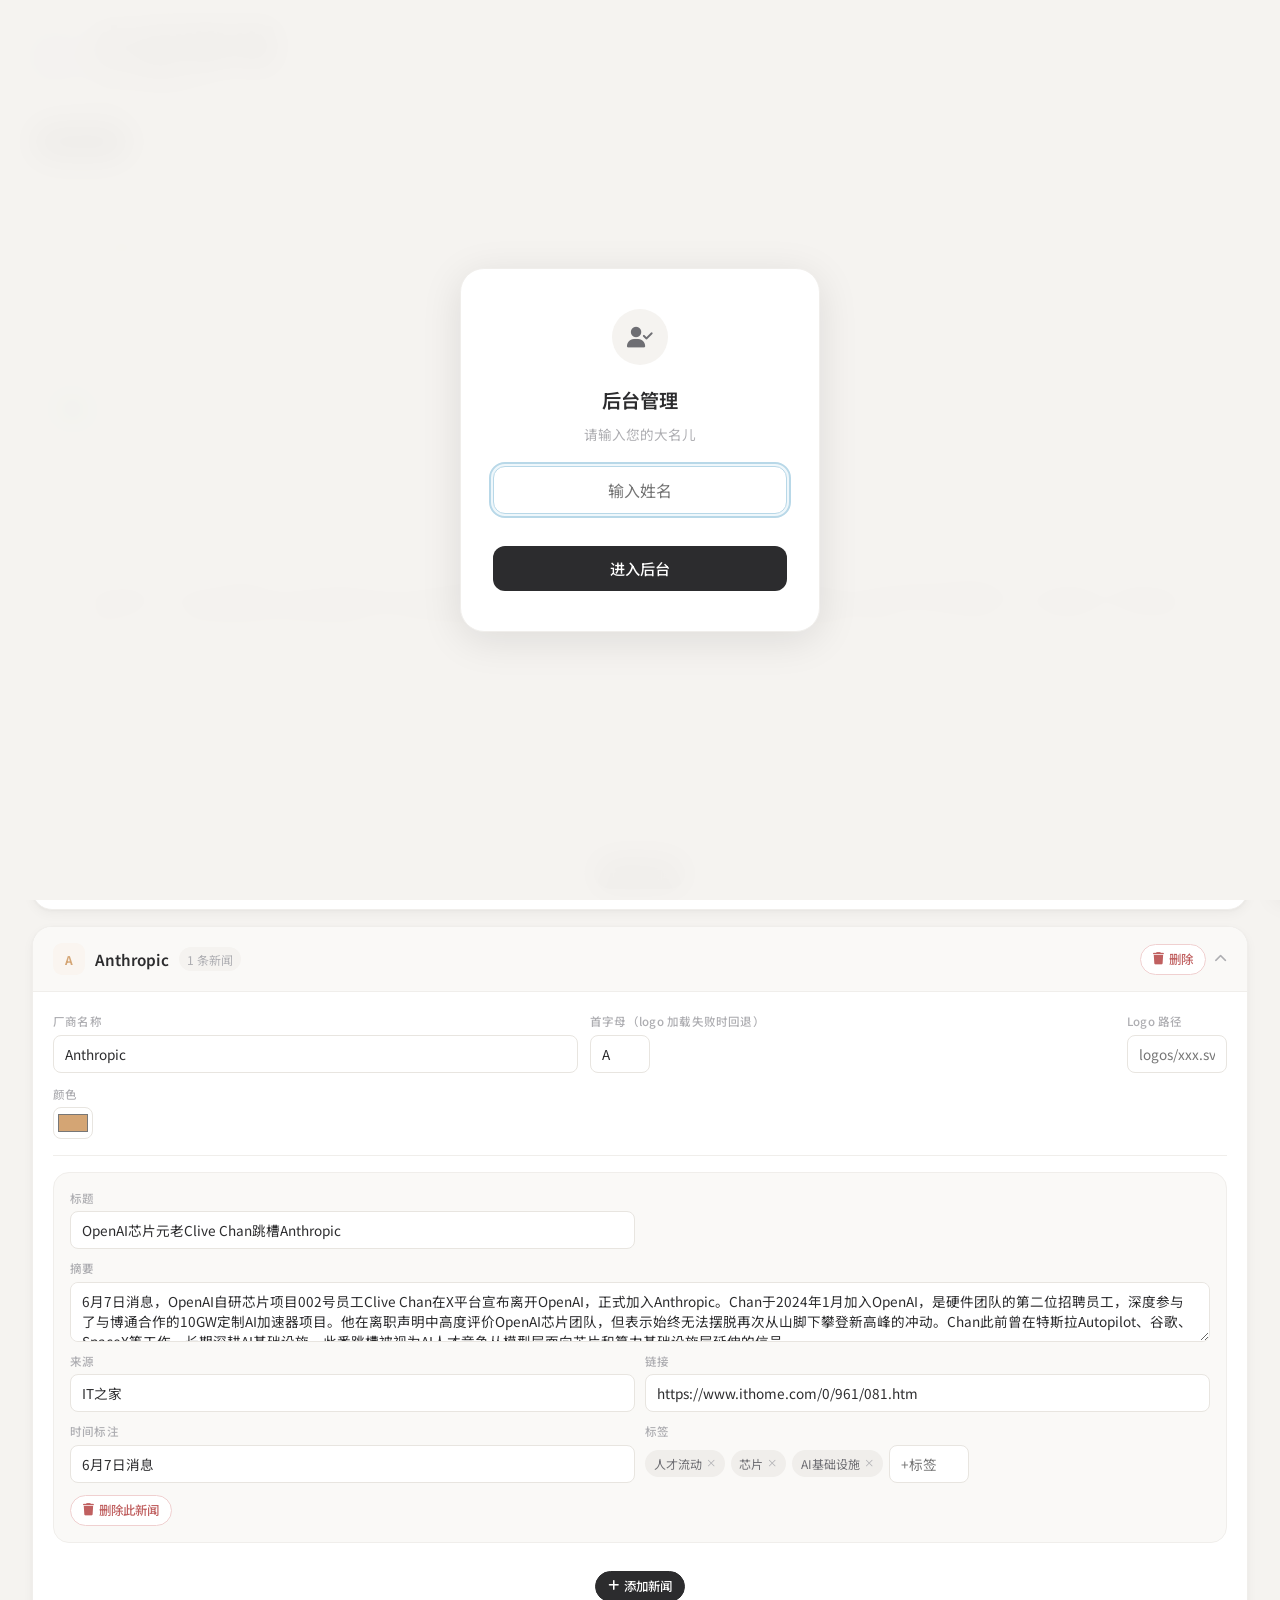
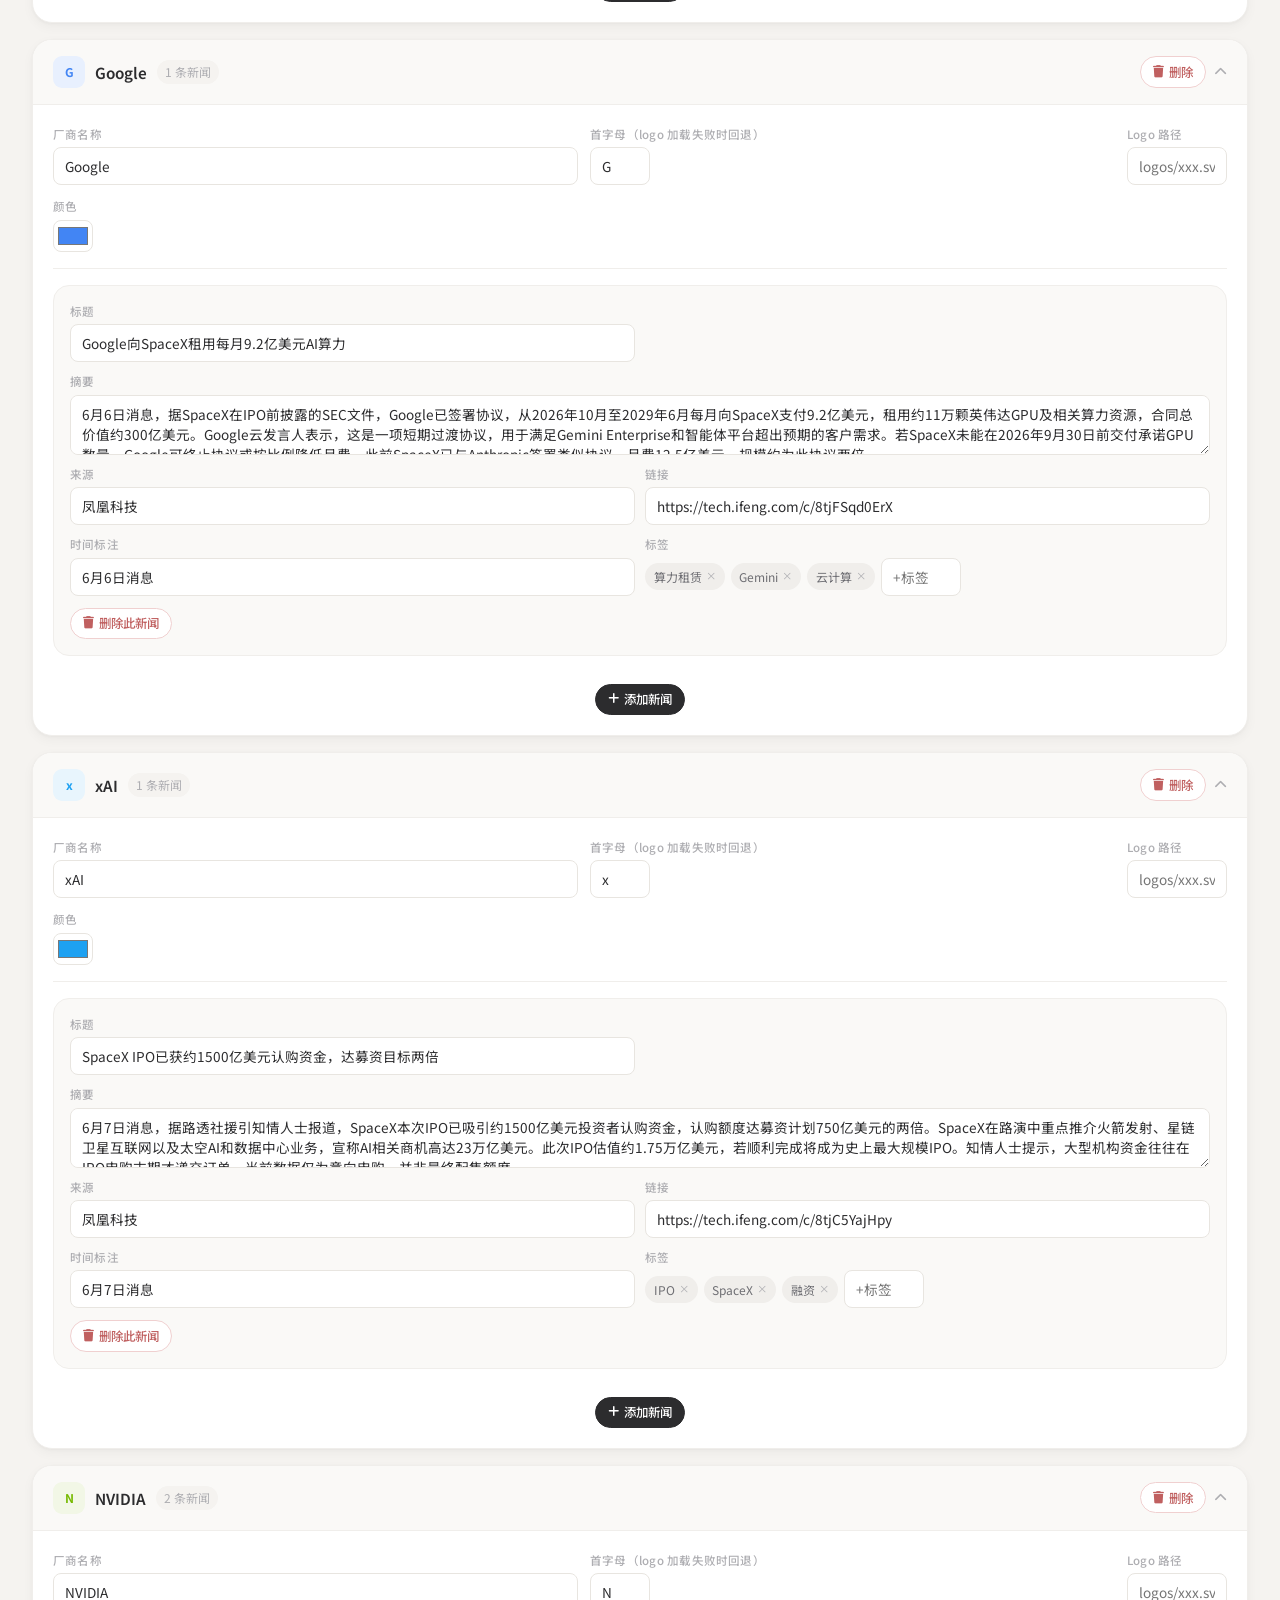
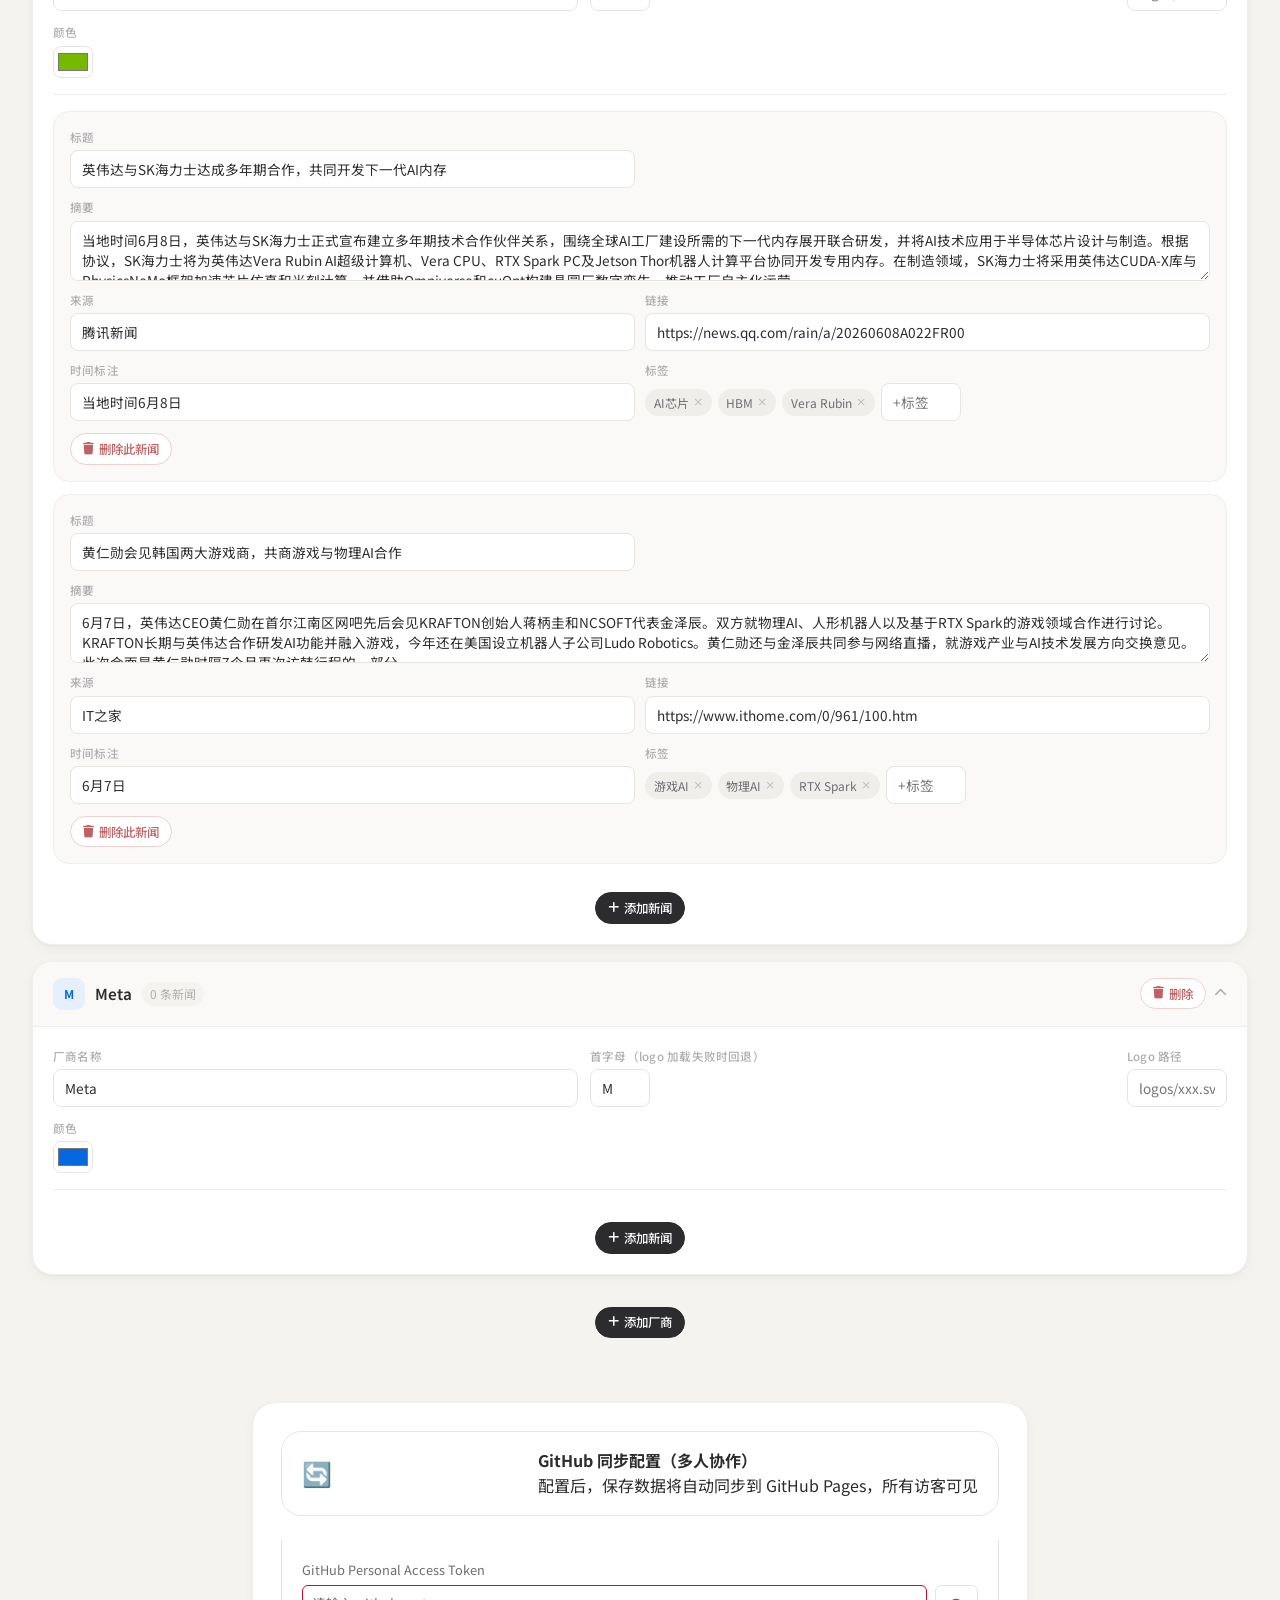
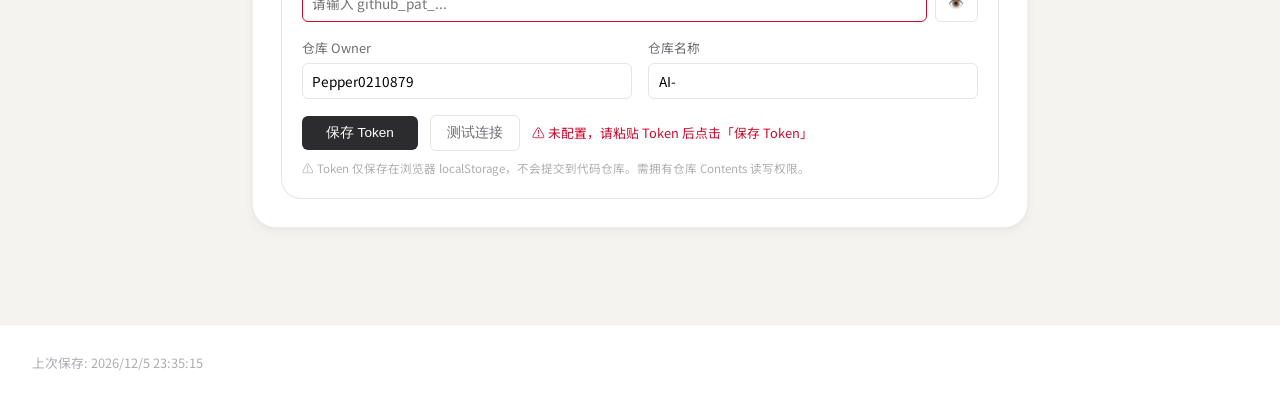
==== admin.html @ 6e601570 "升级JS缓存版本号v1→v2，强制所有浏览器加载最新script.js/admin.js" ====
<!DOCTYPE html>
<html lang="zh-CN">
<head>
    <meta charset="UTF-8">
    <meta name="viewport" content="width=device-width, initial-scale=1.0">
    <title>内容管理 — 每日AI早报</title>
    <link rel="stylesheet" href="styles.css">
    <link rel="stylesheet" href="admin.css">
    <link href="https://fonts.googleapis.com/css2?family=Inter:wght@300;400;500;600;700&family=Noto+Sans+SC:wght@300;400;500;600;700&display=swap" rel="stylesheet">
    <link rel="stylesheet" href="https://cdnjs.cloudflare.com/ajax/libs/font-awesome/6.4.0/css/all.min.css">
</head>
<body>
    <!-- 登录遮罩 -->
    <div class="login-overlay" id="login-overlay">
        <div class="login-box">
            <div class="login-icon">
                <i class="fas fa-user-check"></i>
            </div>
            <h2>后台管理</h2>
            <p class="login-hint">请输入您的大名儿</p>
            <input type="text" id="login-name" class="login-input" placeholder="输入姓名" autofocus autocomplete="off">
            <p class="login-error" id="login-error"></p>
            <button class="login-btn" id="login-btn">进入后台</button>
        </div>
    </div>

    <div class="app-container">
        <header class="header">
            <div class="header-content">
                <div class="logo-section">
                    <div class="logo-icon">
                        <i class="fas fa-pen-to-square"></i>
                    </div>
                    <div class="logo-info">
                        <h1 class="logo-text">内容管理</h1>
                        <p class="logo-subtitle">每日AI早报后台</p>
                    </div>
                </div>
                <div class="header-actions">
                    <span class="operator-badge" id="operator-badge" style="display:none;" title="当前操作人"></span>
                    <button class="action-btn save-btn" id="save-btn">
                        <i class="fas fa-check"></i>
                        <span>保存</span>
                    </button>
                    <button class="action-btn confirm-btn" id="confirm-btn">
                        <i class="fas fa-check-double"></i>
                        <span>确认当日新闻</span>
                    </button>
                    <button class="action-btn unconfirm-btn" id="unconfirm-btn" style="display:none;">
                        <i class="fas fa-rotate-left"></i>
                        <span>取消确认内容</span>
                    </button>
                    <button class="action-btn" id="clear-cache-btn" style="background:transparent;color:var(--text-secondary);border:1px dashed var(--border);font-size:0.75rem;" title="清除本地缓存，加载最新云端数据">
                        <i class="fas fa-sync-alt"></i>
                        <span>刷新缓存</span>
                    </button>
                    <a href="index.html" class="action-btn">
                        <i class="fas fa-arrow-left"></i>
                        <span>返回首页</span>
                    </a>
                    <button class="action-btn audit-btn" id="audit-btn" onclick="toggleAuditPanel()" title="审计日志">
                        <i class="fas fa-history"></i>
                        <span>日志</span>
                    </button>
                </div>
            </div>
            <div class="category-tabs" id="section-tabs">
                <button class="tab-btn active" data-section="overseas">海外厂商</button>
                <button class="tab-btn" data-section="domestic">国内厂商</button>
                <button class="tab-btn" data-section="other">其他关注</button>
                <button class="tab-btn" data-section="ranking">榜单情况</button>
            </div>
        </header>

        <main class="main-content">
            <div class="admin-editor" id="admin-editor"></div>
        </main>


        <!-- GitHub 同步配置 -->
        <div class="api-config-section" style="max-width:900px;margin:2rem auto;padding:0 2rem;">
            <div class="content-section" style="margin-bottom:2rem;">
                <div class="section-header" style="display:flex;align-items:center;gap:0.75rem;padding:1rem 1.25rem;background:var(--bg-card);border:1px solid var(--border);border-radius:var(--radius-lg);cursor:pointer;" onclick="const body=this.nextElementSibling;body.style.display=body.style.display==='none'?'block':'none';this.classList.toggle('collapsed');">
                    <span style="font-size:1.5rem;">🔄</span>
                    <div>
                        <h3 style="margin:0;font-size:1rem;">GitHub 同步配置（多人协作）</h3>
                        <p class="logo-subtitle" style="margin:0;">配置后，保存数据将自动同步到 GitHub Pages，所有访客可见</p>
                    </div>
                </div>
                <div class="section-body" style="display:block;padding:1.25rem;background:var(--bg-card);border:1px solid var(--border);border-top:none;border-radius:0 0 var(--radius-lg) var(--radius-lg);">
                    <div style="display:grid;grid-template-columns:1fr 1fr;gap:1rem;">
                        <div style="grid-column: 1 / -1;">
                            <label style="display:block;font-size:0.8rem;color:var(--text-secondary);margin-bottom:0.3rem;">GitHub Personal Access Token</label>
                            <div style="display:flex;gap:0.5rem;">
                                <input type="password" id="github-token" style="flex:1;padding:0.45rem 0.6rem;border:1px solid var(--border);border-radius:6px;font-size:0.85rem;font-family:inherit;" placeholder="github_pat_...">
                                <button onclick="toggleGithubToken()" style="padding:0.45rem 0.8rem;background:transparent;border:1px solid var(--border);border-radius:6px;cursor:pointer;font-size:0.8rem;">👁️</button>
                            </div>
                        </div>
                        <div>
                            <label style="display:block;font-size:0.8rem;color:var(--text-secondary);margin-bottom:0.3rem;">仓库 Owner</label>
                            <input type="text" id="github-owner" style="width:100%;padding:0.45rem 0.6rem;border:1px solid var(--border);border-radius:6px;font-size:0.85rem;font-family:inherit;box-sizing:border-box;" value="Pepper0210879" placeholder="GitHub 用户名">
                        </div>
                        <div>
                            <label style="display:block;font-size:0.8rem;color:var(--text-secondary);margin-bottom:0.3rem;">仓库名称</label>
                            <input type="text" id="github-repo" style="width:100%;padding:0.45rem 0.6rem;border:1px solid var(--border);border-radius:6px;font-size:0.85rem;font-family:inherit;box-sizing:border-box;" value="AI-" placeholder="如 AI-">
                        </div>
                    </div>
                    <div style="margin-top:1rem;display:flex;gap:0.75rem;align-items:center;">
                        <button id="github-save-btn" style="padding:0.5rem 1.5rem;background:var(--text-primary);color:#fff;border:none;border-radius:6px;font-size:0.85rem;cursor:pointer;">保存 Token</button>
                        <button id="github-test-btn" style="padding:0.5rem 1rem;background:transparent;color:var(--text-secondary);border:1px solid var(--border);border-radius:6px;font-size:0.85rem;cursor:pointer;">测试连接</button>
                        <span id="github-status" style="font-size:0.8rem;color:var(--text-secondary);"></span>
                    </div>
                    <p style="font-size:0.72rem;color:var(--text-muted);margin-top:0.5rem;">⚠️ Token 仅保存在浏览器 localStorage，不会提交到代码仓库。需拥有仓库 Contents 读写权限。</p>
                </div>
            </div>
        </div>

        <footer class="footer">
            <div class="footer-content">
                <p id="save-status">数据加载中...</p>
            </div>
        </footer>

        <!-- 审计日志面板 -->
        <div class="audit-panel" id="audit-panel">
            <div class="audit-panel-header">
                <h3><i class="fas fa-history"></i> 操作日志</h3>
                <button class="audit-panel-close" onclick="toggleAuditPanel()">&times;</button>
            </div>
            <div class="audit-panel-body" id="audit-panel-body">
                <p style="color:var(--text-muted);text-align:center;padding:2rem;">加载中...</p>
            </div>
        </div>
    </div>

    <div class="toast" id="toast">
        <i class="fas fa-check-circle"></i>
        <span id="toast-message">操作成功</span>
    </div>

    <!-- 确认当日新闻弹窗 -->
    <div class="modal-overlay" id="confirm-modal">
        <div class="modal-container confirm-modal-box">
            <div class="confirm-modal-icon">
                <i class="fas fa-check-double"></i>
            </div>
            <h3>确认当日新闻</h3>
            <p class="confirm-modal-text" id="confirm-modal-text">
                确认后将今日新闻数据锁定为 <strong id="confirm-date-text"></strong> 的最终版本，<br>首页可选择查看已确认日期的内容。
            </p>
            <div class="confirm-modal-actions">
                <button class="btn-cancel" id="confirm-cancel-btn">取消</button>
                <button class="btn-confirm" id="confirm-ok-btn">确认发布</button>
            </div>
        </div>
    </div>

    <!-- 取消确认弹窗 -->
    <div class="modal-overlay" id="unconfirm-modal">
        <div class="modal-container confirm-modal-box">
            <div class="confirm-modal-icon" style="background:#fef5f5;color:#c06060;">
                <i class="fas fa-rotate-left"></i>
            </div>
            <h3>取消确认内容</h3>
            <p class="confirm-modal-text">
                取消今日确认后，你可以继续编辑新闻内容，<br>然后<strong>再次确认发布</strong>。<br><br>是否取消？
            </p>
            <div class="confirm-modal-actions">
                <button class="btn-cancel" id="unconfirm-cancel-btn">返回</button>
                <button class="btn-confirm" id="unconfirm-ok-btn" style="background:#c06060;border-color:#c06060;">取消确认</button>
            </div>
        </div>
    </div>

    <script src="admin.js?v=2"></script>
</body>
</html>
---- styles.css ----
/* ==================== 全局变量 ==================== */
:root {
    --bg-page: #f5f3f0;
    --bg-card: #ffffff;
    --bg-card-hover: #fefefe;
    --bg-section: #faf9f7;
    --bg-tag: #f0eeeb;
    --border: #e8e5e0;
    --border-light: #f0eeeb;

    --text-primary: #2c2c2e;
    --text-secondary: #6e6e73;
    --text-muted: #aeaeb2;

    --macaron-pink: #f2c4ce;
    --macaron-pink-soft: #fdf2f4;
    --macaron-blue: #b8d8e8;
    --macaron-blue-soft: #eff7fb;
    --macaron-green: #b8e0c8;
    --macaron-green-soft: #f0faf4;
    --macaron-lavender: #cfc1e8;
    --macaron-lavender-soft: #f5f0fa;
    --macaron-peach: #f5d5b8;
    --macaron-peach-soft: #fdf5ee;
    --macaron-mint: #aee6d8;
    --macaron-mint-soft: #effbf6;
    --macaron-lemon: #f5ecc8;
    --macaron-lemon-soft: #fdfbf0;

    --radius-xl: 24px;
    --radius-lg: 20px;
    --radius-md: 16px;
    --radius-sm: 12px;
    --radius-xs: 8px;

    --shadow-soft: 0 1px 3px rgba(0,0,0,0.03), 0 4px 12px rgba(0,0,0,0.04);
    --shadow-hover: 0 2px 8px rgba(0,0,0,0.05), 0 8px 24px rgba(0,0,0,0.06);
    --shadow-card: 0 0 0 1px var(--border), var(--shadow-soft);

    --transition: 0.25s cubic-bezier(0.4, 0, 0.2, 1);
}

html {
    scroll-behavior: smooth;
}

* {
    margin: 0;
    padding: 0;
    box-sizing: border-box;
}

body {
    font-family: -apple-system, BlinkMacSystemFont, 'SF Pro Display', 'Noto Sans SC', 'Inter', sans-serif;
    background: var(--bg-page);
    color: var(--text-primary);
    line-height: 1.6;
    overflow-x: hidden;
    -webkit-font-smoothing: antialiased;
}

body.modal-open {
    overflow: hidden;
}

/* ==================== 容器 ==================== */
.app-container {
    min-height: 100vh;
    display: flex;
    flex-direction: column;
}

/* ==================== Header ==================== */
.header {
    background: rgba(255,255,255,0.85);
    backdrop-filter: blur(24px) saturate(180%);
    -webkit-backdrop-filter: blur(24px) saturate(180%);
    border-bottom: 1px solid var(--border-light);
    padding: 1.25rem 2rem;
    position: sticky;
    top: 0;
    z-index: 100;
}

.header-content {
    max-width: 1280px;
    margin: 0 auto;
    display: flex;
    justify-content: space-between;
    align-items: center;
    gap: 1.5rem;
}

.logo-section {
    display: flex;
    align-items: center;
    gap: 0.875rem;
}

.logo-icon {
    width: 44px;
    height: 44px;
    background: linear-gradient(135deg, var(--macaron-blue) 0%, var(--macaron-lavender) 100%);
    border-radius: 14px;
    display: flex;
    align-items: center;
    justify-content: center;
    font-size: 1.2rem;
    color: #5a5a8a;
    box-shadow: 0 2px 8px rgba(180,190,230,0.3);
}

.logo-info {
    display: flex;
    flex-direction: column;
}

.logo-top-row {
    display: flex;
    align-items: center;
    gap: 1rem;
}

.logo-text {
    font-size: 3rem;
    font-weight: 700;
    color: var(--text-primary);
    letter-spacing: -0.03em;
    line-height: 1;
}

.header-date {
    font-size: 0.88rem;
    font-weight: 600;
    color: white;
    letter-spacing: 0.03em;
    white-space: nowrap;
    padding: 0.3rem 0.9rem;
    background: linear-gradient(135deg, #667eea 0%, #764ba2 100%);
    border-radius: 100px;
    flex-shrink: 0;
    box-shadow: 0 2px 10px rgba(102, 126, 234, 0.25);
}

.header-actions {
    display: flex;
    align-items: center;
    gap: 1rem;
    position: relative;
}

.update-time-inline {
    position: absolute;
    right: 0;
    bottom: -1.1rem;
    font-size: 0.6rem;
    color: var(--text-muted);
    opacity: 0.55;
    white-space: nowrap;
}

.date-selector {
    display: flex;
    gap: 4px;
    background: var(--bg-page);
    padding: 4px;
    border-radius: var(--radius-sm);
}

.date-btn {
    padding: 0.5rem 1rem;
    border: none;
    background: white;
    color: var(--text-primary);
    border-radius: var(--radius-xs);
    cursor: pointer;
    font-size: 0.85rem;
    font-weight: 500;
    transition: all var(--transition);
    display: flex;
    align-items: center;
    gap: 0.4rem;
    box-shadow: 0 1px 4px rgba(0,0,0,0.08);
}

.date-btn:hover {
    background: rgba(255,255,255,0.8);
}

.custom-date-input {
    position: absolute;
    opacity: 0;
    width: 0;
    height: 0;
    pointer-events: none;
}

.custom-date-input.visible {
    position: relative;
    opacity: 1;
    width: auto;
    height: auto;
    pointer-events: auto;
    padding: 0.5rem 0.75rem;
    border: 1px solid var(--border);
    border-radius: var(--radius-xs);
    font-size: 0.85rem;
    font-family: inherit;
    color: var(--text-primary);
    background: white;
    cursor: pointer;
    outline: none;
    transition: all var(--transition);
}

.custom-date-input.visible:focus {
    border-color: var(--macaron-blue);
    box-shadow: 0 0 0 3px var(--macaron-blue-soft);
}

.action-buttons {
    display: flex;
    gap: 0.5rem;
}

.action-btn {
    padding: 0.5rem 1rem;
    border: 1px solid var(--border);
    background: white;
    color: var(--text-secondary);
    border-radius: var(--radius-sm);
    cursor: pointer;
    font-size: 0.85rem;
    font-weight: 500;
    transition: all var(--transition);
    display: flex;
    align-items: center;
    gap: 0.4rem;
    text-decoration: none;
}

.action-btn:hover {
    background: var(--bg-page);
    color: var(--text-primary);
    transform: translateY(-1px);
    box-shadow: var(--shadow-soft);
}

.refresh-btn:hover i {
    animation: rotate 0.8s ease;
}

@keyframes rotate {
    from { transform: rotate(0deg); }
    to { transform: rotate(360deg); }
}

/* ==================== Back to Top ==================== */
.back-to-top {
    position: fixed;
    bottom: 2rem;
    left: 2rem;
    width: 44px;
    height: 44px;
    background: white;
    border: 1px solid var(--border);
    border-radius: 50%;
    color: var(--text-secondary);
    cursor: pointer;
    font-size: 1rem;
    display: flex;
    align-items: center;
    justify-content: center;
    box-shadow: var(--shadow-soft);
    opacity: 0;
    transform: translateY(20px);
    pointer-events: none;
    transition: all var(--transition);
    z-index: 99;
}

.back-to-top.visible {
    opacity: 1;
    transform: translateY(0);
    pointer-events: auto;
}

.back-to-top:hover {
    color: var(--text-primary);
    background: var(--bg-page);
    transform: translateY(-3px);
    box-shadow: var(--shadow-hover);
}

/* ==================== Main ==================== */
.main-content {
    flex: 1;
    max-width: 1280px;
    margin: 0 auto;
    padding: 1.5rem 2rem 2rem;
    width: 100%;
}

/* Category Tabs — 胶囊 */
.category-tabs {
    max-width: 1280px;
    margin: 0 auto;
    display: flex;
    gap: 0.5rem;
    overflow-x: auto;
    padding: 0.75rem 0 0.5rem;
    border-top: 1px solid var(--border-light);
    margin-top: 1rem;
}

.tab-btn {
    padding: 0.55rem 1.25rem;
    border: 1.5px solid transparent;
    background: white;
    color: var(--text-secondary);
    border-radius: 100px;
    cursor: pointer;
    font-size: 0.85rem;
    font-weight: 500;
    transition: all var(--transition);
    display: flex;
    align-items: center;
    gap: 0.4rem;
    white-space: nowrap;
    box-shadow: var(--shadow-soft);
}

.tab-btn:hover {
    color: var(--text-primary);
    transform: translateY(-1px);
    box-shadow: var(--shadow-hover);
}

.tab-btn.active {
    background: var(--text-primary);
    color: white;
    border-color: var(--text-primary);
    box-shadow: 0 2px 8px rgba(44,44,46,0.15);
}

/* ==================== Section Card ==================== */
.content-grid {
    display: grid;
    gap: 1.5rem;
}

.content-section {
    background: var(--bg-card);
    border-radius: var(--radius-xl);
    padding: 1.75rem;
    border: 1px solid var(--border-light);
    box-shadow: var(--shadow-soft);
    transition: all var(--transition);
}

.content-section:hover {
    box-shadow: var(--shadow-hover);
}

/* 左侧色带 */
.content-section[data-category="overseas"] {
    border-top: 3px solid var(--macaron-blue);
}
.content-section[data-category="domestic"] {
    border-top: 3px solid var(--macaron-green);
}
.content-section[data-category="other"] {
    border-top: 3px solid var(--macaron-peach);
}
.content-section[data-category="ranking"] {
    border-top: 3px solid var(--macaron-lavender);
}

/* ==================== Other Tabs ==================== */
.other-tabs {
    display: flex;
    gap: 0.5rem;
    margin-bottom: 1.25rem;
    overflow-x: auto;
    padding-bottom: 0.25rem;
}

.other-tab {
    padding: 0.45rem 1rem;
    border: 1px solid var(--border-light);
    background: white;
    color: var(--text-secondary);
    border-radius: 100px;
    cursor: pointer;
    font-size: 0.82rem;
    font-weight: 500;
    white-space: nowrap;
    transition: all var(--transition);
    display: flex;
    align-items: center;
    gap: 0.35rem;
}

.other-tab:hover {
    color: var(--text-primary);
    border-color: var(--border);
}

.other-tab.active {
    background: var(--text-primary);
    color: white;
    border-color: var(--text-primary);
}

/* ==================== Vendor Cards Grid ==================== */
.vendor-cards-row {
    display: grid;
    grid-template-columns: repeat(var(--cols, 2), 1fr);
    gap: 1.25rem;
    margin-bottom: 1.25rem;
}

.vendor-cards-row:last-child {
    margin-bottom: 0;
}

.vendor-card {
    background: var(--bg-card);
    border-radius: var(--radius-lg);
    padding: 1.5rem;
    border: 1px solid var(--border-light);
    cursor: pointer;
    transition: all var(--transition);
    display: flex;
    flex-direction: column;
    gap: 0.875rem;
    box-shadow: var(--shadow-soft);
}

.vendor-card:hover {
    transform: translateY(-3px);
    box-shadow: var(--shadow-hover);
    border-color: var(--border);
}

.vendor-card:active {
    transform: translateY(-1px);
}

.vendor-card-header {
    display: flex;
    align-items: center;
    gap: 0.75rem;
    padding-bottom: 0.75rem;
    border-bottom: 1px solid var(--border-light);
}

.vendor-card-icon {
    width: 40px;
    height: 40px;
    border-radius: 12px;
    display: flex;
    align-items: center;
    justify-content: center;
    font-size: 0.9rem;
    font-weight: 700;
    flex-shrink: 0;
    overflow: hidden;
}

.vendor-card-icon.has-logo {
    background: transparent !important;
    border: none !important;
}

.vendor-card-logo-img {
    width: 100%;
    height: 100%;
    object-fit: contain;
}

.vendor-card-name {
    font-size: 1.05rem;
    font-weight: 600;
    color: var(--text-primary);
}

.vendor-card-news-count {
    margin-left: auto;
    font-size: 0.75rem;
    color: var(--text-muted);
    padding: 0.2rem 0.6rem;
    background: var(--bg-page);
    border-radius: 100px;
    white-space: nowrap;
}

.vendor-card-news-list {
    display: flex;
    flex-direction: column;
    gap: 0.5rem;
    flex: 1;
}

.vendor-card-news-item {
    padding: 0.625rem 0.75rem;
    background: var(--bg-section);
    border-radius: var(--radius-xs);
    border: 1px solid var(--border-light);
    transition: background var(--transition);
}

.vendor-card:hover .vendor-card-news-item {
    background: white;
}

.vendor-card-news-title {
    font-size: 0.85rem;
    font-weight: 600;
    color: var(--text-primary);
    margin-bottom: 0.2rem;
    line-height: 1.4;
    display: -webkit-box;
    -webkit-line-clamp: 1;
    -webkit-box-orient: vertical;
    overflow: hidden;
}

.vendor-card-news-summary {
    font-size: 0.78rem;
    color: var(--text-secondary);
    line-height: 1.5;
    display: -webkit-box;
    -webkit-line-clamp: 1;
    -webkit-box-orient: vertical;
    overflow: hidden;
}

.vendor-card-empty {
    display: flex;
    flex-direction: column;
    align-items: center;
    justify-content: center;
    padding: 1.2rem 1rem;
    color: var(--text-muted);
    font-size: 0.85rem;
    flex: 1;
    min-height: 60px;
    gap: 0.6rem;
}

.vendor-card-empty-label {
    color: var(--text-muted);
    font-size: 0.85rem;
    align-self: flex-start;
}

.vendor-card-recent {
    display: flex;
    flex-direction: column;
    gap: 0.35rem;
    width: 100%;
}

.vendor-card-recent-item {
    display: flex;
    align-items: baseline;
    gap: 0.4rem;
    font-size: 0.85rem;
    color: var(--text-muted);
    line-height: 1.4;
}

.vendor-card-recent-date {
    flex-shrink: 0;
    color: var(--text-muted);
    opacity: 0.7;
    font-size: 0.85rem;
    white-space: nowrap;
}

.vendor-card-recent-title {
    color: var(--text-muted);
    opacity: 0.8;
    overflow: hidden;
    text-overflow: ellipsis;
    white-space: nowrap;
    cursor: default;
    font-size: 0.85rem;
}

.vendor-card-recent-title[data-link] {
    cursor: pointer;
}

.vendor-card-recent-title[data-link]:hover {
    color: var(--macaron-pink);
    opacity: 1;
    text-decoration: underline;
}

.vendor-card-hint {
    font-size: 0.72rem;
    color: var(--text-muted);
    text-align: center;
    padding-top: 0.25rem;
    border-top: 1px dashed var(--border-light);
    margin-top: auto;
}

.section-header {
    display: flex;
    justify-content: space-between;
    align-items: center;
    margin-bottom: 1.5rem;
    padding-bottom: 1rem;
    border-bottom: 1px solid var(--border-light);
    cursor: pointer;
    user-select: none;
}

.section-header:hover .section-toggle {
    color: var(--text-primary);
}

.section-header-right {
    display: flex;
    align-items: center;
    gap: 0.75rem;
}

.section-toggle {
    color: var(--text-muted);
    font-size: 0.8rem;
    transition: transform 0.3s ease;
}

.content-section.collapsed .section-toggle {
    transform: rotate(-90deg);
}

.content-section.collapsed .section-header {
    margin-bottom: 0;
    border-bottom: none;
    padding-bottom: 0;
}

.content-section.collapsed > *:not(.section-header) {
    display: none;
}

.section-title {
    display: flex;
    align-items: center;
    gap: 0.75rem;
}

.section-icon {
    width: 38px;
    height: 38px;
    border-radius: var(--radius-sm);
    display: flex;
    align-items: center;
    justify-content: center;
    font-size: 1rem;
}

.section-icon.overseas {
    background: var(--macaron-blue-soft);
    color: #5a8aaa;
}

.section-icon.domestic {
    background: var(--macaron-green-soft);
    color: #4a8a6a;
}

.section-icon.other {
    background: var(--macaron-peach-soft);
    color: #a07a4a;
}

.section-icon.ranking {
    background: var(--macaron-lavender-soft);
    color: #7a6a9a;
}

.section-title h2 {
    font-size: 1.15rem;
    font-weight: 600;
    color: var(--text-primary);
}

.item-count {
    padding: 0.3rem 0.75rem;
    background: var(--bg-page);
    border-radius: 100px;
    font-size: 0.8rem;
    color: var(--text-muted);
    font-weight: 500;
}

/* ==================== Vendor Group ==================== */
.vendor-group {
    margin-bottom: 1.25rem;
}

.vendor-group:last-child {
    margin-bottom: 0;
}

.vendor-header {
    display: flex;
    align-items: center;
    gap: 0.625rem;
    margin-bottom: 0.75rem;
    padding-bottom: 0.625rem;
    border-bottom: 1px dashed var(--border-light);
}

.vendor-icon {
    width: 30px;
    height: 30px;
    border-radius: 9px;
    display: flex;
    align-items: center;
    justify-content: center;
    font-size: 0.75rem;
    font-weight: 700;
    flex-shrink: 0;
    overflow: hidden;
}

.vendor-icon.has-logo {
    background: transparent !important;
    border: none !important;
}

.vendor-logo-img {
    width: 100%;
    height: 100%;
    object-fit: contain;
}

.vendor-header h3 {
    font-size: 0.95rem;
    font-weight: 600;
    color: var(--text-primary);
}

.vendor-header .vendor-news-count {
    font-size: 0.75rem;
    color: var(--text-muted);
    margin-left: auto;
    padding: 0.15rem 0.5rem;
    background: var(--bg-page);
    border-radius: 100px;
}

/* ==================== News Item ==================== */
.items-list {
    display: grid;
    gap: 0.625rem;
    padding-left: 2.5rem;
}

.news-item {
    background: var(--bg-section);
    border-radius: var(--radius-md);
    padding: 1.125rem 1.25rem;
    border: 1px solid var(--border-light);
    cursor: pointer;
    transition: all var(--transition);
}

.news-item:hover {
    background: white;
    border-color: var(--border);
    transform: translateY(-2px);
    box-shadow: var(--shadow-hover);
}

.item-header {
    display: flex;
    justify-content: space-between;
    align-items: center;
    margin-bottom: 0.375rem;
}

/* 胶囊 source badge */
.source-badge {
    padding: 0.2rem 0.65rem;
    color: white;
    border-radius: 100px;
    font-size: 0.7rem;
    font-weight: 600;
    letter-spacing: 0.02em;
}

.time-badge {
    font-size: 0.8rem;
    color: var(--text-muted);
}

.item-title {
    font-size: 0.95rem;
    font-weight: 600;
    margin-bottom: 0.35rem;
    line-height: 1.5;
    color: var(--text-primary);
    transition: color var(--transition);
}

.news-item:hover .item-title {
    color: #4a7aaa;
}

.item-summary {
    color: var(--text-secondary);
    font-size: 0.85rem;
    line-height: 1.7;
    margin-bottom: 0.5rem;
}

.item-link {
    display: inline-flex;
    align-items: center;
    gap: 0.35rem;
    color: #6a9aba;
    font-size: 0.8rem;
    font-weight: 500;
    text-decoration: none;
    transition: all var(--transition);
    padding: 0.2rem 0;
}

.item-link:hover {
    color: #4a7aaa;
    gap: 0.55rem;
}

/* 胶囊标签 */
.item-tags {
    display: flex;
    gap: 0.375rem;
    flex-wrap: wrap;
    margin-top: 0.5rem;
}

.tag {
    padding: 0.2rem 0.65rem;
    background: var(--bg-tag);
    color: var(--text-secondary);
    border-radius: 100px;
    font-size: 0.72rem;
    font-weight: 500;
    transition: all var(--transition);
    border: 1px solid transparent;
}

.tag:hover {
    background: var(--macaron-blue-soft);
    color: #5a8aaa;
    border-color: var(--macaron-blue);
}

/* ==================== Ranking ==================== */
.ranking-grid {
    display: grid;
    grid-template-columns: repeat(auto-fill, minmax(340px, 1fr));
    gap: 1rem;
}

.ranking-card {
    background: var(--bg-section);
    border-radius: var(--radius-lg);
    padding: 1.25rem;
    border: 1px solid var(--border-light);
    transition: all var(--transition);
}

.ranking-card:hover {
    background: white;
    border-color: var(--border);
    box-shadow: var(--shadow-hover);
}

.ranking-card-header {
    display: flex;
    justify-content: space-between;
    align-items: center;
    margin-bottom: 0.875rem;
    text-decoration: none;
    color: inherit;
    border-radius: var(--radius-sm);
    padding: 0.25rem;
    margin-left: -0.25rem;
    margin-right: -0.25rem;
    transition: background var(--transition), transform var(--transition);
}

a.ranking-card-header:hover {
    background: var(--bg-page);
    transform: translateY(-1px);
}

a.ranking-card-header:hover .ranking-link-icon {
    opacity: 1;
    transform: translate(0, 0);
}

.ranking-link-icon {
    font-size: 0.7rem;
    color: var(--text-muted);
    opacity: 0;
    transform: translate(-4px, 0);
    transition: all var(--transition);
}

.ranking-platform {
    display: flex;
    align-items: center;
    gap: 0.625rem;
}

.ranking-platform-icon {
    width: 34px;
    height: 34px;
    border-radius: 10px;
    display: flex;
    align-items: center;
    justify-content: center;
    font-size: 0.8rem;
    font-weight: 700;
}

.ranking-platform h4 {
    font-size: 0.95rem;
    font-weight: 600;
    color: var(--text-primary);
}

.ranking-date {
    font-size: 0.75rem;
    color: var(--text-muted);
    padding: 0.15rem 0.5rem;
    background: var(--bg-page);
    border-radius: 100px;
}

.ranking-list {
    display: grid;
    gap: 0.375rem;
    max-height: 280px;
    overflow-y: auto;
    padding-right: 2px;
}

.ranking-list::-webkit-scrollbar {
    width: 4px;
}

.ranking-list::-webkit-scrollbar-thumb {
    background: var(--border);
    border-radius: 2px;
}

.ranking-item {
    display: flex;
    align-items: center;
    gap: 0.625rem;
    padding: 0.5rem 0.625rem;
    background: white;
    border-radius: var(--radius-xs);
    border: 1px solid var(--border-light);
    transition: all var(--transition);
}

.ranking-item:hover {
    border-color: var(--border);
    background: var(--bg-card-hover);
}

.ranking-num {
    width: 22px;
    height: 22px;
    border-radius: 7px;
    display: flex;
    align-items: center;
    justify-content: center;
    font-size: 0.7rem;
    font-weight: 700;
    flex-shrink: 0;
}

.ranking-num.top1 { background: var(--macaron-lemon); color: #8a7a2a; }
.ranking-num.top2 { background: var(--macaron-blue); color: #4a6a8a; }
.ranking-num.top3 { background: var(--macaron-peach); color: #8a6a3a; }
.ranking-num.other { background: var(--bg-tag); color: var(--text-muted); }

.ranking-model {
    flex: 1;
    font-size: 0.85rem;
    font-weight: 500;
    color: var(--text-primary);
}

a.ranking-model-link {
    text-decoration: none;
    color: var(--text-primary);
    transition: color var(--transition);
}

a.ranking-model-link:hover {
    color: var(--macaron-pink);
    text-decoration: underline;
}

.ranking-score {
    font-size: 0.8rem;
    color: #6a9aba;
    font-weight: 600;
}

.ranking-category {
    font-size: 0.72rem;
    color: var(--text-muted);
    padding: 0.15rem 0.5rem;
    background: var(--bg-tag);
    border-radius: 100px;
    font-weight: 500;
}

.ranking-change {
    font-size: 0.7rem;
    font-weight: 600;
    padding: 0.15rem 0.4rem;
    border-radius: 4px;
    white-space: nowrap;
}

.ranking-change.up { color: #5a9a6a; background: var(--macaron-green-soft); }
.ranking-change.down { color: #ba6a6a; background: var(--macaron-pink-soft); }
.ranking-change.flat { color: var(--text-muted); background: var(--bg-tag); }

/* ==================== Footer ==================== */
.footer {
    background: white;
    border-top: 1px solid var(--border-light);
    padding: 1.75rem 2rem;
    margin-top: 2rem;
}

.footer-content {
    max-width: 1280px;
    margin: 0 auto;
    display: flex;
    justify-content: space-between;
    align-items: center;
}

.footer p {
    color: var(--text-muted);
    font-size: 0.85rem;
}

.footer-links {
    display: flex;
    gap: 1.25rem;
}

.footer-link {
    color: var(--text-secondary);
    text-decoration: none;
    font-size: 0.85rem;
    display: flex;
    align-items: center;
    gap: 0.35rem;
    transition: color var(--transition);
}

.footer-link:hover {
    color: #6a9aba;
}

/* ==================== Loading ==================== */
.loading-overlay {
    position: fixed;
    top: 0;
    left: 0;
    width: 100%;
    height: 100%;
    background: rgba(245,243,240,0.92);
    display: none;
    align-items: center;
    justify-content: center;
    z-index: 1000;
    backdrop-filter: blur(12px);
}

.loading-overlay.active {
    display: flex;
}

.loading-spinner {
    text-align: center;
}

.spinner {
    width: 40px;
    height: 40px;
    border: 3px solid var(--border);
    border-top-color: var(--macaron-blue);
    border-radius: 50%;
    animation: spin 0.8s linear infinite;
    margin: 0 auto 0.75rem;
}

@keyframes spin {
    to { transform: rotate(360deg); }
}

.loading-spinner p {
    color: var(--text-secondary);
    font-size: 0.9rem;
}

/* ==================== Toast ==================== */
.toast {
    position: fixed;
    bottom: 2rem;
    right: 2rem;
    background: white;
    border: 1px solid var(--border);
    color: var(--text-primary);
    padding: 0.875rem 1.25rem;
    border-radius: var(--radius-md);
    display: flex;
    align-items: center;
    gap: 0.625rem;
    box-shadow: var(--shadow-hover);
    transform: translateY(20px);
    opacity: 0;
    transition: all var(--transition);
    z-index: 1001;
}

.toast.show {
    transform: translateY(0);
    opacity: 1;
}

.toast i {
    color: #6aaa8a;
    font-size: 1rem;
}

/* ==================== Modal ==================== */
.modal-overlay {
    position: fixed;
    inset: 0;
    background: rgba(44, 44, 46, 0.45);
    backdrop-filter: blur(6px);
    -webkit-backdrop-filter: blur(6px);
    display: flex;
    align-items: center;
    justify-content: center;
    z-index: 1000;
    padding: 2rem;
    opacity: 0;
    pointer-events: none;
    transition: opacity 0.25s ease;
}

.modal-overlay.active {
    opacity: 1;
    pointer-events: auto;
}

.modal-container {
    background: white;
    border-radius: var(--radius-xl);
    width: 100%;
    max-width: 640px;
    max-height: 85vh;
    display: flex;
    flex-direction: column;
    box-shadow: 0 8px 40px rgba(0,0,0,0.15), 0 0 0 1px rgba(0,0,0,0.05);
    transform: translateY(24px);
    transition: transform 0.3s cubic-bezier(0.4, 0, 0.2, 1);
}

.modal-overlay.active .modal-container {
    transform: translateY(0);
}

.modal-header {
    display: flex;
    justify-content: space-between;
    align-items: center;
    padding: 1.5rem 1.75rem 1rem;
    flex-shrink: 0;
}

.modal-vendor-info {
    display: flex;
    align-items: center;
    gap: 0.75rem;
}

.modal-vendor-icon {
    width: 44px;
    height: 44px;
    border-radius: 13px;
    display: flex;
    align-items: center;
    justify-content: center;
    font-size: 1rem;
    font-weight: 700;
    flex-shrink: 0;
    overflow: hidden;
}

.modal-vendor-icon.has-logo {
    background: transparent !important;
    border: none !important;
}

.modal-vendor-name {
    font-size: 1.15rem;
    font-weight: 600;
    color: var(--text-primary);
}

.modal-news-count {
    font-size: 0.78rem;
    color: var(--text-muted);
}

.modal-close {
    width: 36px;
    height: 36px;
    border-radius: 50%;
    border: 1px solid var(--border-light);
    background: white;
    font-size: 1.25rem;
    color: var(--text-secondary);
    cursor: pointer;
    display: flex;
    align-items: center;
    justify-content: center;
    transition: all var(--transition);
    flex-shrink: 0;
}

.modal-close:hover {
    background: var(--bg-page);
    color: var(--text-primary);
    border-color: var(--border);
}

.modal-body {
    padding: 1.5rem 1.75rem 2rem;
    overflow-y: auto;
    flex: 1;
}

/* 信源说明弹窗 */
.source-modal-container {
    max-width: 640px;
}

.source-modal-body {
    padding: 0.5rem 1.75rem 2rem;
}

.source-section {
    margin-bottom: 1.25rem;
}

.source-section h4 {
    font-size: 0.95rem;
    font-weight: 600;
    color: var(--text-primary);
    margin-bottom: 0.35rem;
}

.source-intro {
    font-size: 0.9rem;
    color: var(--text-secondary);
    line-height: 1.65;
    margin: 0 0 1rem;
    padding-bottom: 1rem;
    border-bottom: 1px solid var(--border-light);
}

.source-section p {
    font-size: 0.88rem;
    color: var(--text-secondary);
    line-height: 1.6;
    margin: 0;
}

.source-btn {
    color: var(--text-secondary) !important;
}

.source-btn:hover {
    color: var(--accent-blue) !important;
    background: rgba(59, 130, 246, 0.08);
}

.modal-news-block--divider {
    margin-top: 1.5rem;
    padding-top: 1.5rem;
    border-top: 1px solid var(--border-light);
}

.modal-news-title {
    font-size: 1.1rem;
    font-weight: 600;
    color: var(--text-primary);
    margin-bottom: 0.75rem;
    line-height: 1.5;
}

.modal-news-meta {
    display: flex;
    align-items: center;
    gap: 0.75rem;
    margin-bottom: 1rem;
    flex-wrap: wrap;
}

.modal-news-source {
    display: inline-flex;
    align-items: center;
    gap: 0.3rem;
    padding: 0.25rem 0.7rem;
    border-radius: 100px;
    font-size: 0.75rem;
    font-weight: 600;
    text-decoration: none;
    cursor: pointer;
    transition: all var(--transition);
}

.modal-news-source:hover {
    opacity: 0.85;
    transform: translateY(-1px);
}

.modal-news-source::after {
    content: '\f35d';
    font-family: 'Font Awesome 6 Free';
    font-weight: 900;
    font-size: 0.65rem;
}

.modal-news-time {
    font-size: 0.8rem;
    color: var(--text-muted);
}

.modal-news-date {
    font-size: 0.82rem;
    color: var(--text-muted);
}

.modal-news-summary {
    color: var(--text-secondary);
    font-size: 0.9rem;
    line-height: 1.8;
    margin-bottom: 1rem;
}

.modal-news-link {
    display: inline-flex;
    align-items: center;
    gap: 0.4rem;
    color: #6a9aba;
    font-size: 0.85rem;
    font-weight: 500;
    text-decoration: none;
    padding: 0.5rem 1rem;
    border: 1px solid #d0e4f0;
    border-radius: 100px;
    transition: all var(--transition);
    margin-bottom: 0.75rem;
}

.modal-news-link:hover {
    background: var(--macaron-blue-soft);
    border-color: var(--macaron-blue);
    color: #4a7aaa;
}

.modal-news-tags {
    display: flex;
    gap: 0.375rem;
    flex-wrap: wrap;
}

/* 移动端弹窗全屏 */
@media (max-width: 640px) {
    .modal-overlay {
        padding: 0;
        align-items: flex-end;
    }

    .modal-container {
        max-width: 100%;
        max-height: 92vh;
        border-radius: var(--radius-xl) var(--radius-xl) 0 0;
    }

    .modal-header { padding: 1.25rem 1.25rem 0.75rem; }
    .modal-body { padding: 1rem 1.25rem 1.5rem; }
}

/* ==================== Focus & Accessibility ==================== */
button:focus-visible,
a:focus-visible,
input:focus-visible {
    outline: 2px solid var(--macaron-blue);
    outline-offset: 2px;
}

.tab-btn:focus-visible {
    outline-offset: -2px;
}

.news-item:focus-visible {
    outline: 2px solid var(--macaron-blue);
    outline-offset: 2px;
    border-radius: var(--radius-md);
}

@media (prefers-reduced-motion: reduce) {
    *,
    *::before,
    *::after {
        animation-duration: 0.01ms !important;
        animation-iteration-count: 1 !important;
        transition-duration: 0.01ms !important;
    }
    html { scroll-behavior: auto; }
}

/* ==================== Print ==================== */
@media print {
    .header,
    .footer,
    .back-to-top,
    .loading-overlay,
    .toast,
    .category-tabs,
    .header-actions,
    .modal-overlay { display: none !important; }

    body { background: white; }

    .app-container { min-height: auto; }

    .main-content { padding: 0; max-width: 100%; }

    .content-section {
        break-inside: avoid;
        box-shadow: none;
        border: 1px solid #ddd;
        page-break-inside: avoid;
    }

    .news-item,
    .ranking-card { break-inside: avoid; }
}

/* ==================== Responsive ==================== */
@media (max-width: 1024px) {
    .header-content {
        flex-direction: column;
        align-items: flex-start;
    }

    .header-actions {
        width: 100%;
        justify-content: space-between;
        flex-wrap: wrap;
    }

    .vendor-cards-row {
        grid-template-columns: repeat(2, 1fr);
    }

    .ranking-grid {
        grid-template-columns: 1fr;
    }
}

@media (max-width: 768px) {
    .header { padding: 1rem; }
    .main-content { padding: 1rem; }

    .date-selector { flex-wrap: wrap; }
    .date-btn { padding: 0.4rem 0.8rem; font-size: 0.8rem; }
    .action-btn span { display: none; }

    .category-tabs { gap: 0.375rem; }
    .tab-btn { padding: 0.5rem 0.9rem; font-size: 0.8rem; }

    .content-section {
        padding: 1.25rem;
        border-radius: var(--radius-lg);
    }

    .vendor-cards-row {
        grid-template-columns: 1fr;
    }

    .items-list { padding-left: 0; }

    .news-item { padding: 1rem; }

    .item-title { font-size: 0.9rem; }

    .ranking-grid { grid-template-columns: 1fr; }

    .footer-content {
        flex-direction: column;
        gap: 0.75rem;
        text-align: center;
    }
}

/* ==================== Scrollbar ==================== */
::-webkit-scrollbar { width: 6px; height: 6px; }
::-webkit-scrollbar-track { background: transparent; }
::-webkit-scrollbar-thumb { background: var(--border); border-radius: 3px; }
::-webkit-scrollbar-thumb:hover { background: var(--text-muted); }

::selection { background: var(--macaron-blue); color: white; }
---- admin.css ----
/* ==================== Login Overlay ==================== */
.login-overlay {
    position: fixed;
    inset: 0;
    background: rgba(245, 243, 240, 0.97);
    backdrop-filter: blur(16px);
    -webkit-backdrop-filter: blur(16px);
    display: flex;
    align-items: center;
    justify-content: center;
    z-index: 9999;
}

.login-box {
    background: white;
    border-radius: var(--radius-xl);
    padding: 2.5rem 2rem;
    width: 360px;
    max-width: 90vw;
    text-align: center;
    box-shadow: 0 8px 40px rgba(0,0,0,0.1);
    border: 1px solid var(--border-light);
}

.login-icon {
    width: 56px;
    height: 56px;
    border-radius: 50%;
    background: var(--bg-page);
    display: flex;
    align-items: center;
    justify-content: center;
    margin: 0 auto 1.25rem;
    font-size: 1.3rem;
    color: var(--text-secondary);
}

.login-box h2 {
    font-size: 1.2rem;
    font-weight: 600;
    color: var(--text-primary);
    margin-bottom: 0.5rem;
}

.login-hint {
    font-size: 0.85rem;
    color: var(--text-muted);
    margin-bottom: 1.25rem;
}

.login-input {
    width: 100%;
    padding: 0.7rem 1rem;
    border: 1px solid var(--border);
    border-radius: var(--radius-sm);
    font-size: 1rem;
    font-family: inherit;
    text-align: center;
    outline: none;
    transition: border-color var(--transition);
    margin-bottom: 0.5rem;
}

.login-input:focus {
    border-color: var(--macaron-blue);
    box-shadow: 0 0 0 3px var(--macaron-blue-soft);
}

.login-error {
    font-size: 0.8rem;
    color: #c06060;
    min-height: 1.25rem;
    margin-bottom: 0.25rem;
}

.login-btn {
    width: 100%;
    padding: 0.7rem;
    background: var(--text-primary);
    color: white;
    border: none;
    border-radius: var(--radius-sm);
    font-size: 0.95rem;
    font-weight: 500;
    font-family: inherit;
    cursor: pointer;
    transition: opacity var(--transition);
}

.login-btn:hover {
    opacity: 0.88;
}

/* ==================== Admin Panel ==================== */
.admin-editor {
    display: grid;
    gap: 1rem;
}

/* Panel */
.admin-panel {
    background: var(--bg-card);
    border-radius: var(--radius-lg);
    border: 1px solid var(--border-light);
    overflow: hidden;
    box-shadow: var(--shadow-soft);
}

.panel-header {
    display: flex;
    justify-content: space-between;
    align-items: center;
    padding: 1rem 1.25rem;
    background: var(--bg-section);
    border-bottom: 1px solid var(--border-light);
    cursor: pointer;
    user-select: none;
    transition: background var(--transition);
}

.panel-header:hover {
    background: var(--bg-page);
}

.panel-header-info {
    display: flex;
    align-items: center;
    gap: 0.625rem;
}

.panel-icon {
    width: 32px;
    height: 32px;
    border-radius: 9px;
    display: flex;
    align-items: center;
    justify-content: center;
    font-size: 0.75rem;
    font-weight: 700;
    flex-shrink: 0;
    overflow: hidden;
}

.admin-logo-img {
    width: 100%;
    height: 100%;
    object-fit: contain;
}

.panel-name {
    font-size: 0.95rem;
    font-weight: 600;
    color: var(--text-primary);
}

.panel-count {
    font-size: 0.75rem;
    color: var(--text-muted);
    padding: 0.15rem 0.5rem;
    background: var(--bg-page);
    border-radius: 100px;
}

.panel-toggle {
    color: var(--text-muted);
    font-size: 0.8rem;
    transition: transform var(--transition);
}

.admin-panel.open .panel-toggle {
    transform: rotate(180deg);
}

.panel-body {
    display: none;
    padding: 1.25rem;
}

.admin-panel.open .panel-body {
    display: block;
}

/* Vendor/Platform meta fields */
.panel-meta {
    display: grid;
    grid-template-columns: 1fr 1fr 100px;
    gap: 0.75rem;
    margin-bottom: 1rem;
    padding-bottom: 1rem;
    border-bottom: 1px solid var(--border-light);
}

@media (max-width: 600px) {
    .panel-meta {
        grid-template-columns: 1fr 1fr;
    }
}

/* News items in admin */
.admin-news-item {
    background: var(--bg-section);
    border-radius: var(--radius-md);
    padding: 1rem;
    border: 1px solid var(--border-light);
    margin-bottom: 0.75rem;
}

.admin-news-item:last-child {
    margin-bottom: 0;
}

.news-field-row {
    display: grid;
    grid-template-columns: 1fr 1fr;
    gap: 0.625rem;
    margin-bottom: 0.625rem;
}

.news-field-row.single {
    grid-template-columns: 1fr;
}

@media (max-width: 500px) {
    .news-field-row {
        grid-template-columns: 1fr;
    }
}

.news-field {
    display: flex;
    flex-direction: column;
    gap: 0.25rem;
}

.news-field label {
    font-size: 0.72rem;
    color: var(--text-muted);
    font-weight: 500;
    letter-spacing: 0.02em;
}

.news-field input,
.news-field textarea {
    padding: 0.5rem 0.7rem;
    border: 1px solid var(--border);
    border-radius: var(--radius-xs);
    font-size: 0.85rem;
    font-family: inherit;
    color: var(--text-primary);
    background: white;
    outline: none;
    transition: border-color var(--transition);
}

.news-field input:focus,
.news-field textarea:focus {
    border-color: var(--macaron-blue);
    box-shadow: 0 0 0 3px var(--macaron-blue-soft);
}

.news-field textarea {
    min-height: 60px;
    resize: vertical;
}

/* Tags inline editor */
.tags-row {
    display: flex;
    flex-wrap: wrap;
    gap: 0.375rem;
    align-items: center;
}

.tag-item {
    display: flex;
    align-items: center;
    gap: 0.25rem;
    padding: 0.25rem 0.55rem;
    background: var(--bg-tag);
    border-radius: 100px;
    font-size: 0.75rem;
    color: var(--text-secondary);
}

.tag-item .tag-remove {
    cursor: pointer;
    color: var(--text-muted);
    font-size: 0.65rem;
    line-height: 1;
}

.tag-item .tag-remove:hover {
    color: #c06060;
}

.tag-input {
    width: 80px;
    padding: 0.25rem 0.5rem;
    border: 1px dashed var(--border);
    border-radius: 100px;
    font-size: 0.75rem;
    font-family: inherit;
    outline: none;
}

.tag-input:focus {
    border-style: solid;
    border-color: var(--macaron-blue);
}

/* Action buttons */
.admin-actions {
    display: flex;
    gap: 0.5rem;
    margin-top: 0.75rem;
}

.btn-sm {
    padding: 0.35rem 0.75rem;
    border: 1px solid var(--border);
    background: white;
    border-radius: 100px;
    cursor: pointer;
    font-size: 0.78rem;
    font-weight: 500;
    transition: all var(--transition);
    display: flex;
    align-items: center;
    gap: 0.3rem;
    font-family: inherit;
    color: var(--text-secondary);
}

.btn-sm:hover {
    background: var(--bg-page);
    color: var(--text-primary);
}

.btn-sm.danger {
    color: #c06060;
    border-color: #f0d0d0;
}

.btn-sm.danger:hover {
    background: #fef5f5;
    border-color: #e0a0a0;
}

.btn-sm.primary {
    background: var(--text-primary);
    color: white;
    border-color: var(--text-primary);
}

.btn-sm.primary:hover {
    opacity: 0.85;
    color: white;
}

.add-btn-row {
    display: flex;
    justify-content: center;
    padding: 1rem 0 0;
}

/* Save status */
#save-status {
    font-size: 0.8rem;
    color: var(--text-muted);
}

/* Save button */
.save-btn {
    border-color: var(--macaron-green);
    color: #4a8a6a;
}

.save-btn:hover {
    background: var(--macaron-green-soft);
    color: #3a6a5a;
}

/* Confirm button */
.confirm-btn {
    border-color: var(--macaron-purple);
    color: #7a6aaa;
}

.confirm-btn:hover {
    background: #f4f0fa;
    color: #5a4a8a;
}

/* Unconfirm button */
.unconfirm-btn {
    border-color: #e0b0b0;
    color: #c06060;
}

.unconfirm-btn:hover {
    background: #fef5f5;
    color: #a04040;
}

/* ==================== Confirm Modal ==================== */
#confirm-modal {
    display: none;
    position: fixed;
    inset: 0;
    background: rgba(0,0,0,0.4);
    backdrop-filter: blur(4px);
    -webkit-backdrop-filter: blur(4px);
    align-items: center;
    justify-content: center;
    z-index: 10000;
}

#confirm-modal.active {
    display: flex;
}

.confirm-modal-box {
    background: white;
    border-radius: var(--radius-xl);
    padding: 2rem;
    width: 400px;
    max-width: 90vw;
    text-align: center;
    box-shadow: 0 16px 48px rgba(0,0,0,0.15);
}

.confirm-modal-icon {
    width: 56px;
    height: 56px;
    border-radius: 50%;
    background: #f4f0fa;
    color: #7a6aaa;
    display: flex;
    align-items: center;
    justify-content: center;
    margin: 0 auto 1rem;
    font-size: 1.3rem;
}

.confirm-modal-box h3 {
    font-size: 1.1rem;
    font-weight: 600;
    color: var(--text-primary);
    margin-bottom: 0.75rem;
}

.confirm-modal-text {
    font-size: 0.9rem;
    color: var(--text-secondary);
    line-height: 1.6;
    margin-bottom: 1.5rem;
}

.confirm-modal-actions {
    display: flex;
    gap: 0.75rem;
    justify-content: center;
}

.btn-cancel,
.btn-confirm {
    padding: 0.6rem 1.5rem;
    border-radius: 100px;
    font-size: 0.9rem;
    font-weight: 500;
    font-family: inherit;
    cursor: pointer;
    transition: all var(--transition);
    border: 1px solid var(--border);
}

.btn-cancel {
    background: white;
    color: var(--text-secondary);
}

.btn-cancel:hover {
    background: var(--bg-page);
}

.btn-confirm {
    background: #7a6aaa;
    color: white;
    border-color: #7a6aaa;
}

.btn-confirm:hover {
    background: #6a5a9a;
    border-color: #6a5a9a;
}

/* ==================== 审计日志面板 ==================== */
.audit-panel {
    position: fixed;
    top: 0; right: 0;
    width: 420px; max-width: 90vw;
    height: 100vh;
    background: var(--bg-card, #fff);
    border-left: 1px solid var(--border, #e5e0d8);
    box-shadow: -4px 0 24px rgba(0,0,0,0.08);
    transform: translateX(100%);
    transition: transform 0.3s ease;
    z-index: 2000;
    display: flex;
    flex-direction: column;
}
.audit-panel.open { transform: translateX(0); }

.audit-panel-header {
    display: flex; justify-content: space-between; align-items: center;
    padding: 1rem 1.25rem;
    border-bottom: 1px solid var(--border, #e5e0d8);
    flex-shrink: 0;
}
.audit-panel-header h3 {
    font-size: 1rem; font-weight: 600; margin: 0;
    display: flex; align-items: center; gap: 0.5rem;
}
.audit-panel-close {
    background: none; border: none;
    font-size: 1.5rem; cursor: pointer;
    color: var(--text-muted); line-height: 1;
}
.audit-panel-close:hover { color: var(--text-primary); }

.audit-panel-body {
    flex: 1; overflow-y: auto;
    padding: 1rem 1.25rem;
}

.audit-entry {
    padding: 0.75rem 0;
    border-bottom: 1px solid var(--border-light, #f0ede8);
}
.audit-entry:last-child { border-bottom: none; }

.audit-entry-header {
    display: flex; justify-content: space-between; align-items: center;
    margin-bottom: 0.5rem;
}
.audit-entry-time {
    font-size: 0.82rem; font-weight: 500;
    color: var(--text-primary);
}
.audit-entry-ip {
    font-size: 0.75rem; color: var(--text-muted);
    font-family: monospace;
}

.audit-entry-changes {
    margin: 0; padding-left: 1.2rem;
    font-size: 0.8rem; color: var(--text-secondary);
    line-height: 1.6;
}
.audit-entry-changes li { margin-bottom: 0.15rem; }

.audit-btn { color: var(--text-secondary) !important; }
.audit-btn:hover { color: var(--text-primary) !important; background: rgba(0,0,0,0.05); }

.operator-badge {
    font-size: 0.8rem; font-weight: 500;
    padding: 0.3rem 0.7rem;
    border-radius: 20px;
    background: var(--accent-blue, #3b82f6);
    color: #fff;
    margin-right: 0.5rem;
}
.audit-entry-operator {
    font-size: 0.82rem; font-weight: 600;
    color: var(--accent-blue, #3b82f6);
    margin-right: auto;
}
}
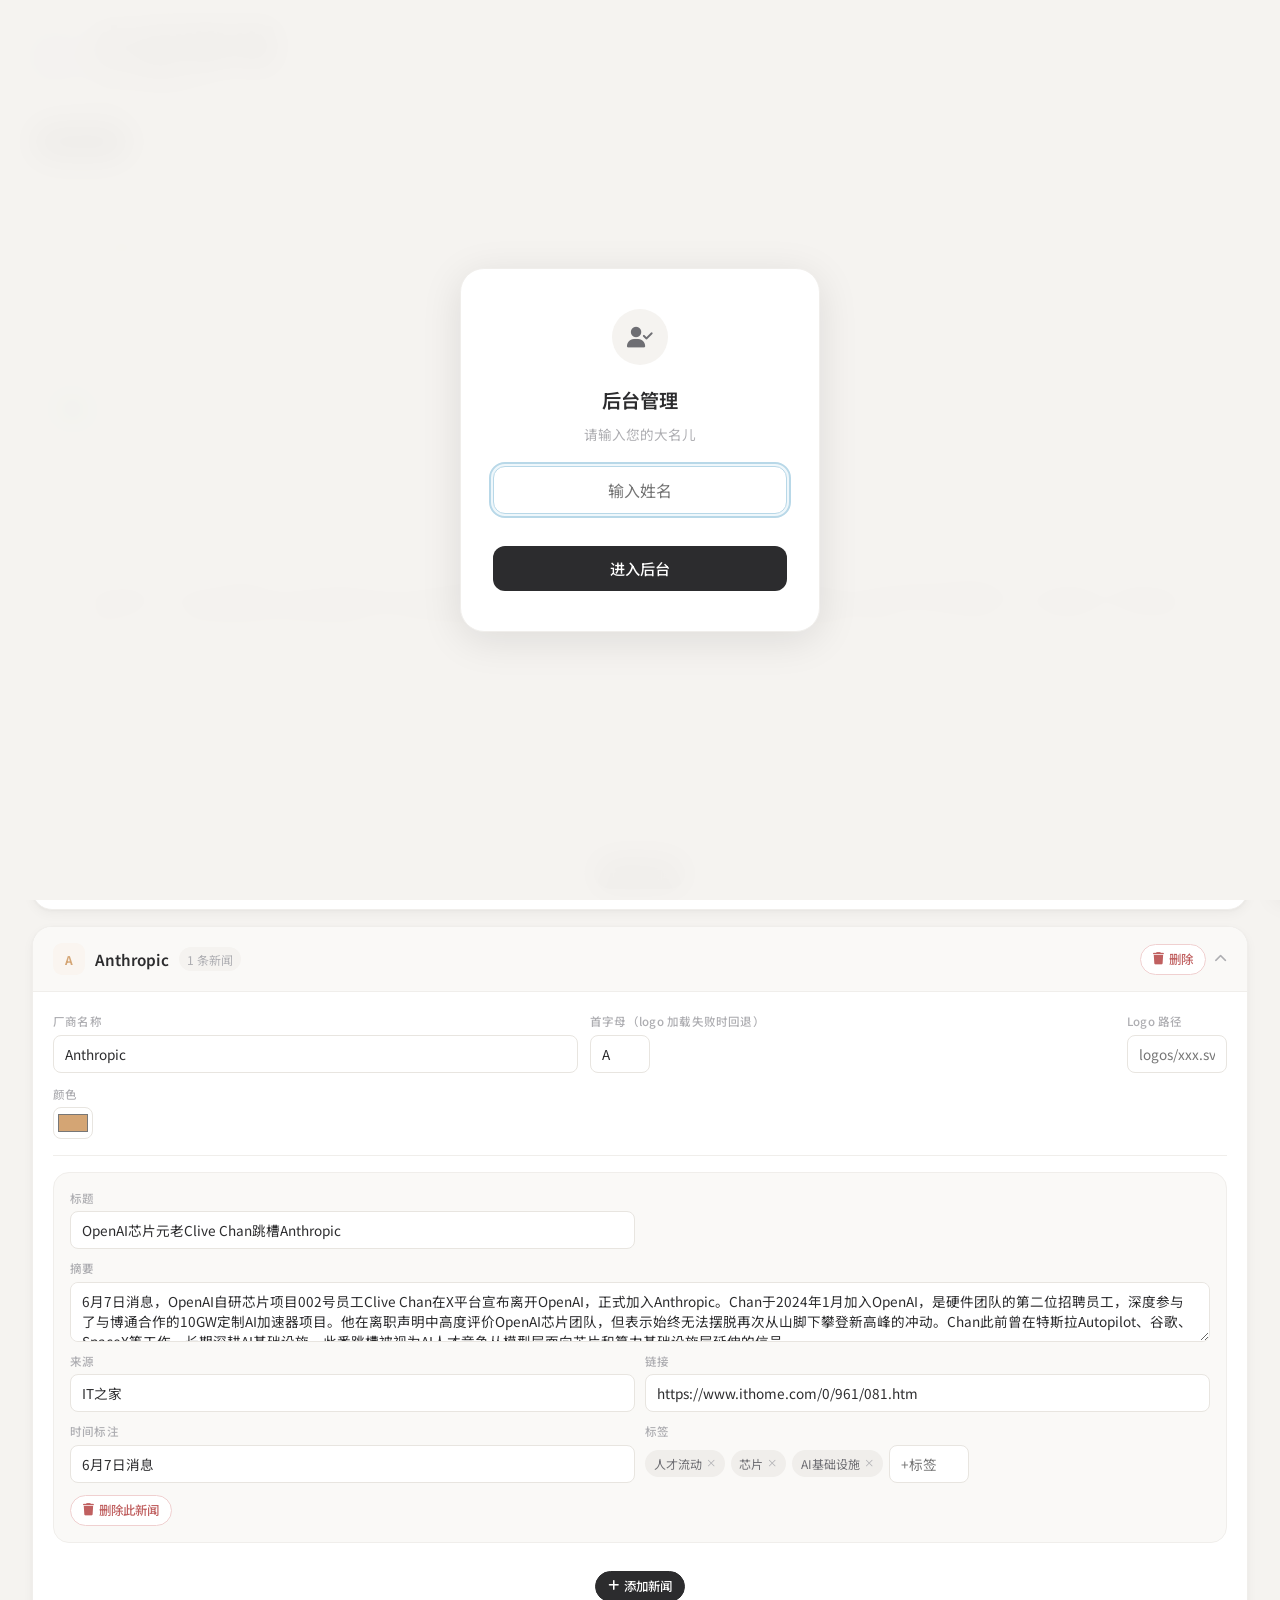
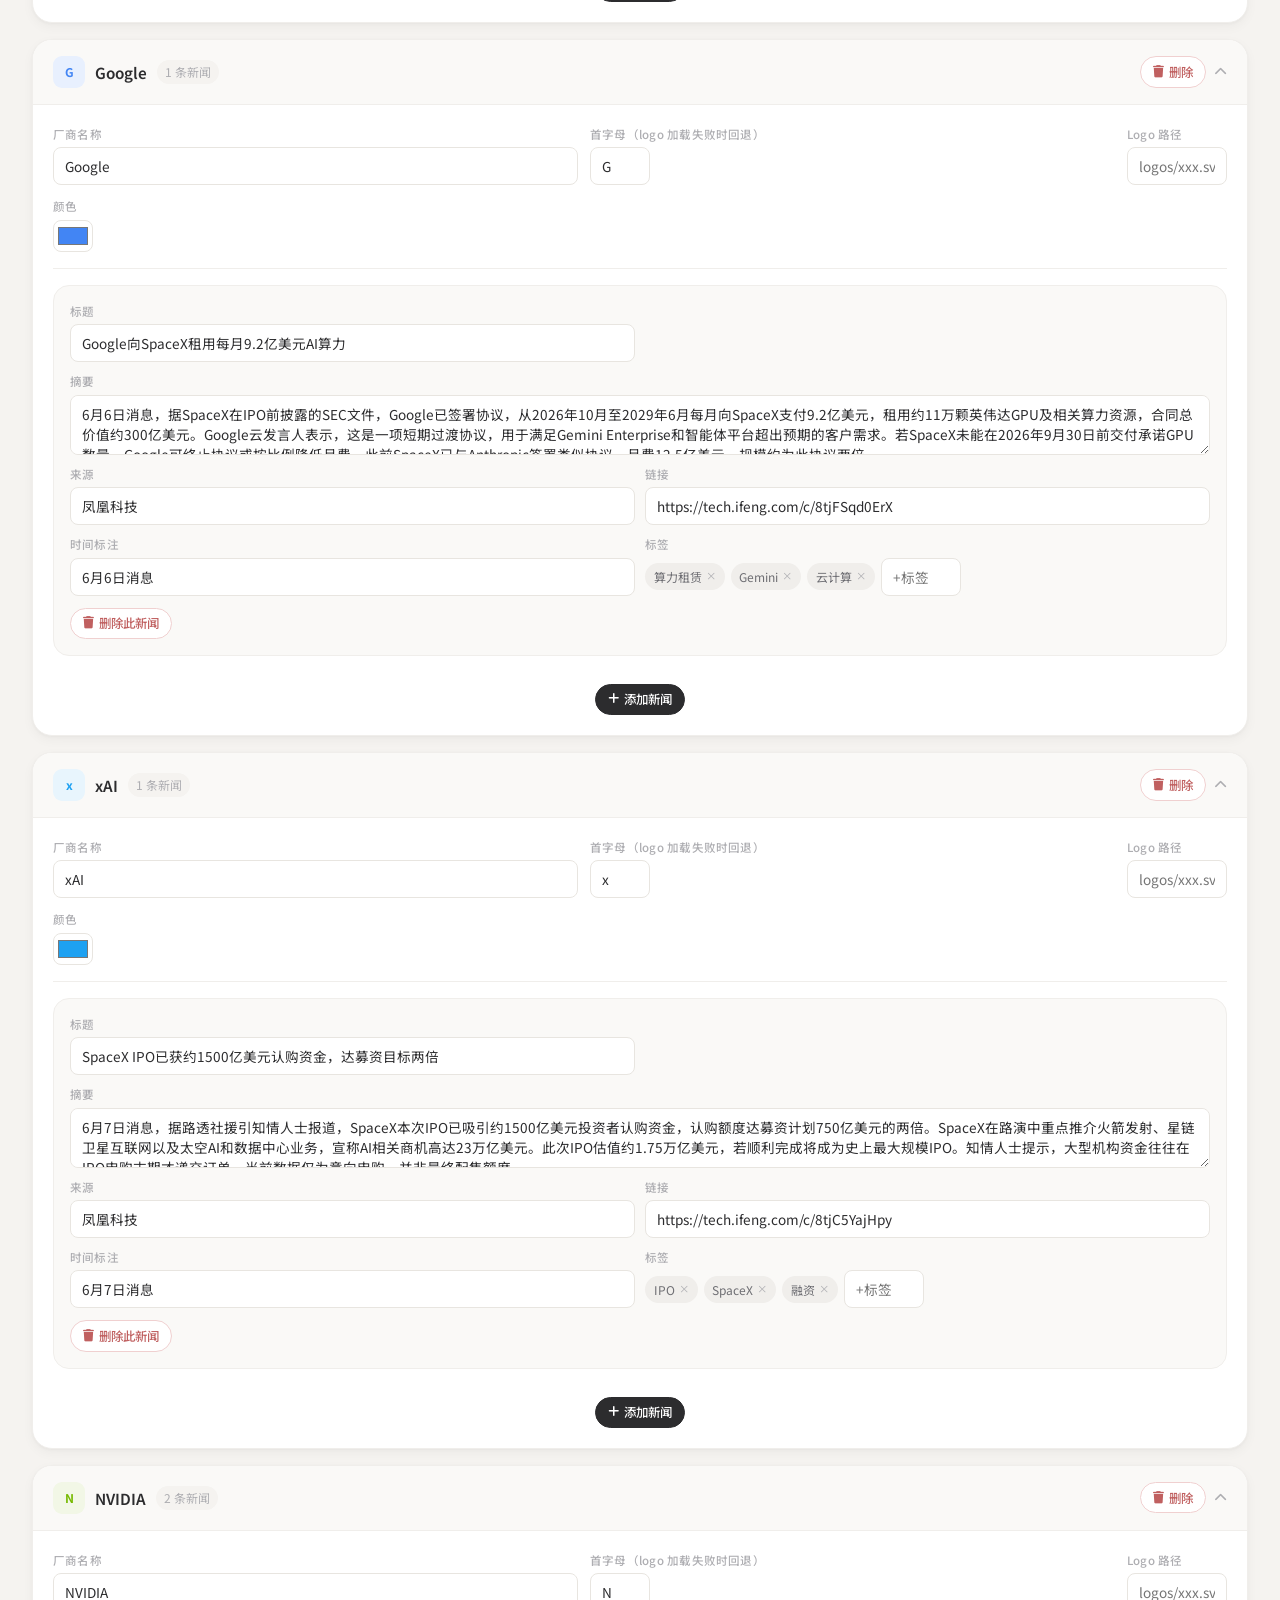
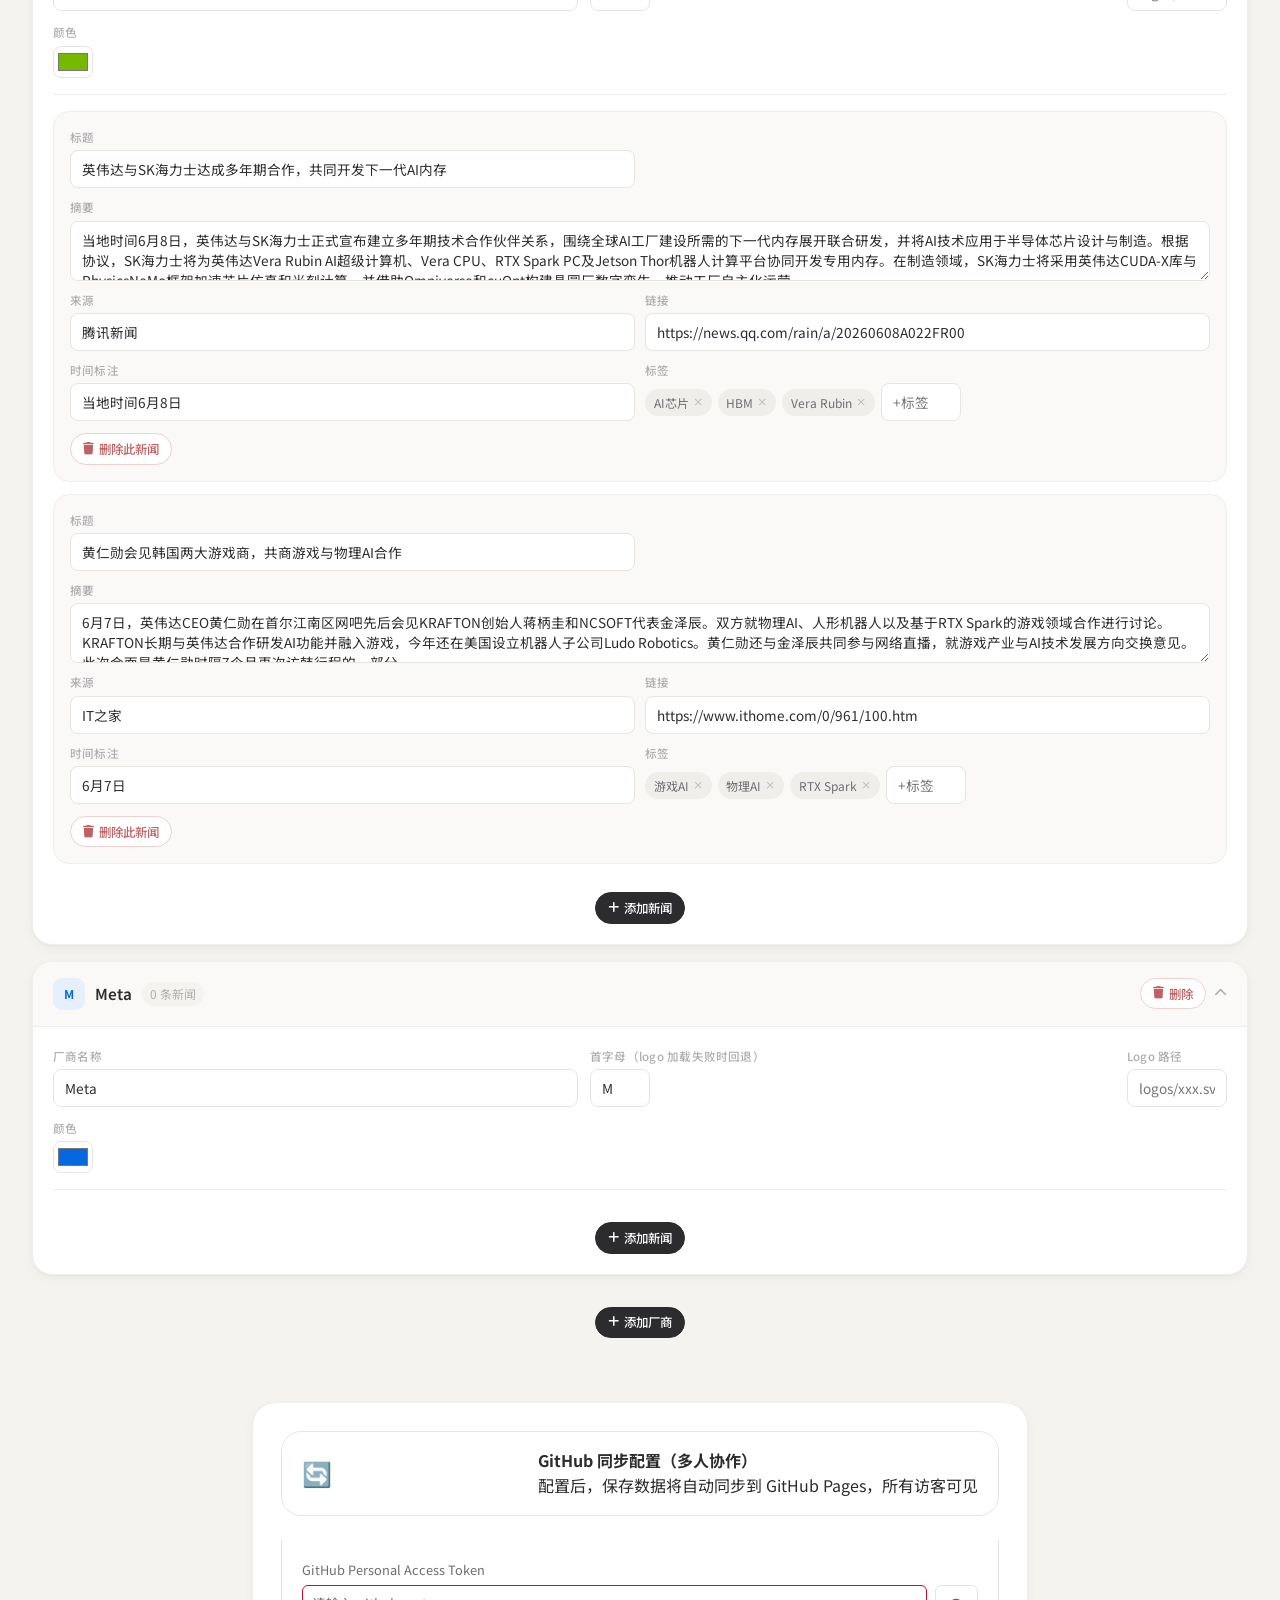
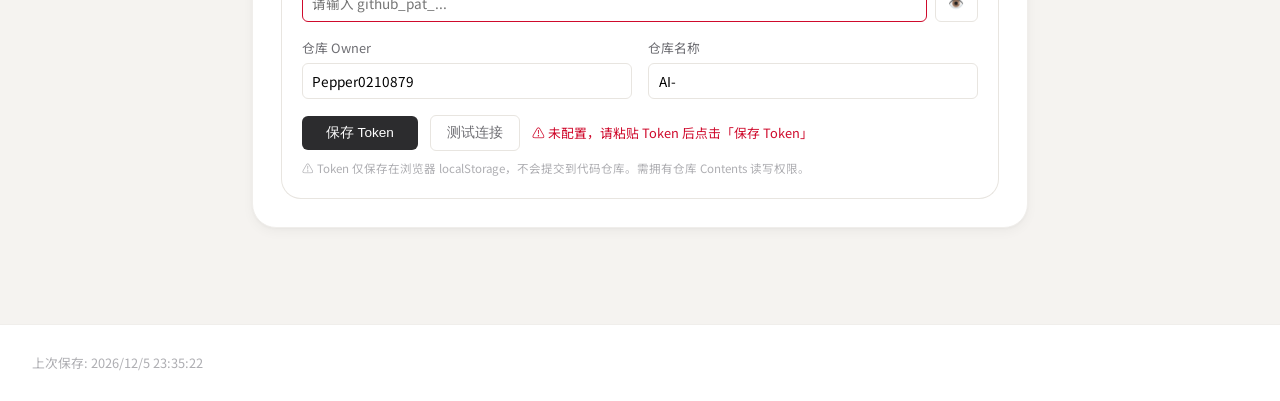
==== commit 53176c3b: "审计日志远程优先：GitHub数据覆盖本地乱码，刷新即生效" ====
--- a/admin.html
+++ b/admin.html
@@ -172,6 +172,6 @@
         </div>
     </div>
 
-    <script src="admin.js?v=2"></script>
+    <script src="admin.js?v=3"></script>
 </body>
 </html>
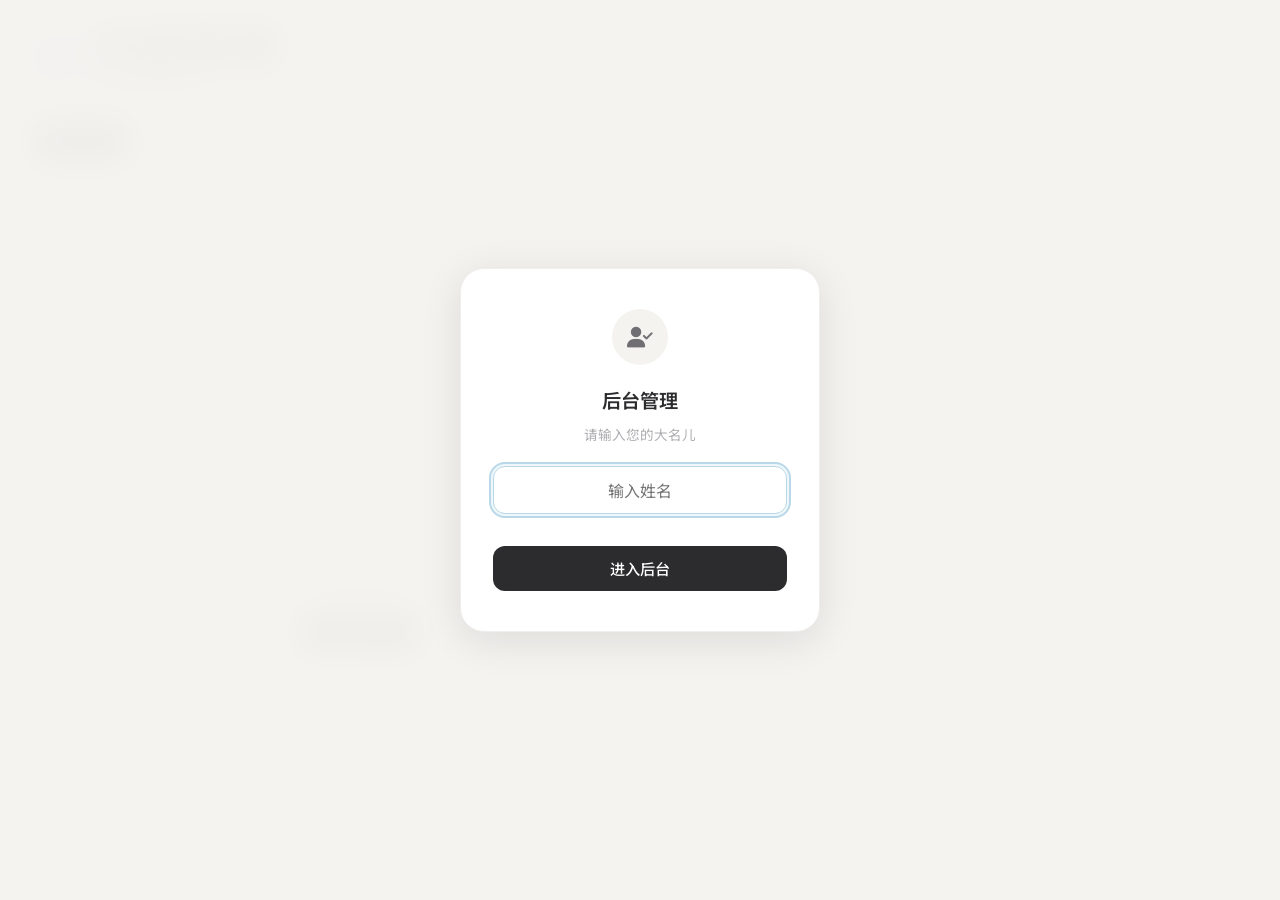
==== commit 05e626d8: "审计日志面板显示明确错误信息，方便定位GitHub连接问题" ====
--- a/admin.html
+++ b/admin.html
@@ -172,6 +172,6 @@
         </div>
     </div>
 
-    <script src="admin.js?v=3"></script>
+    <script src="admin.js?v=4"></script>
 </body>
 </html>
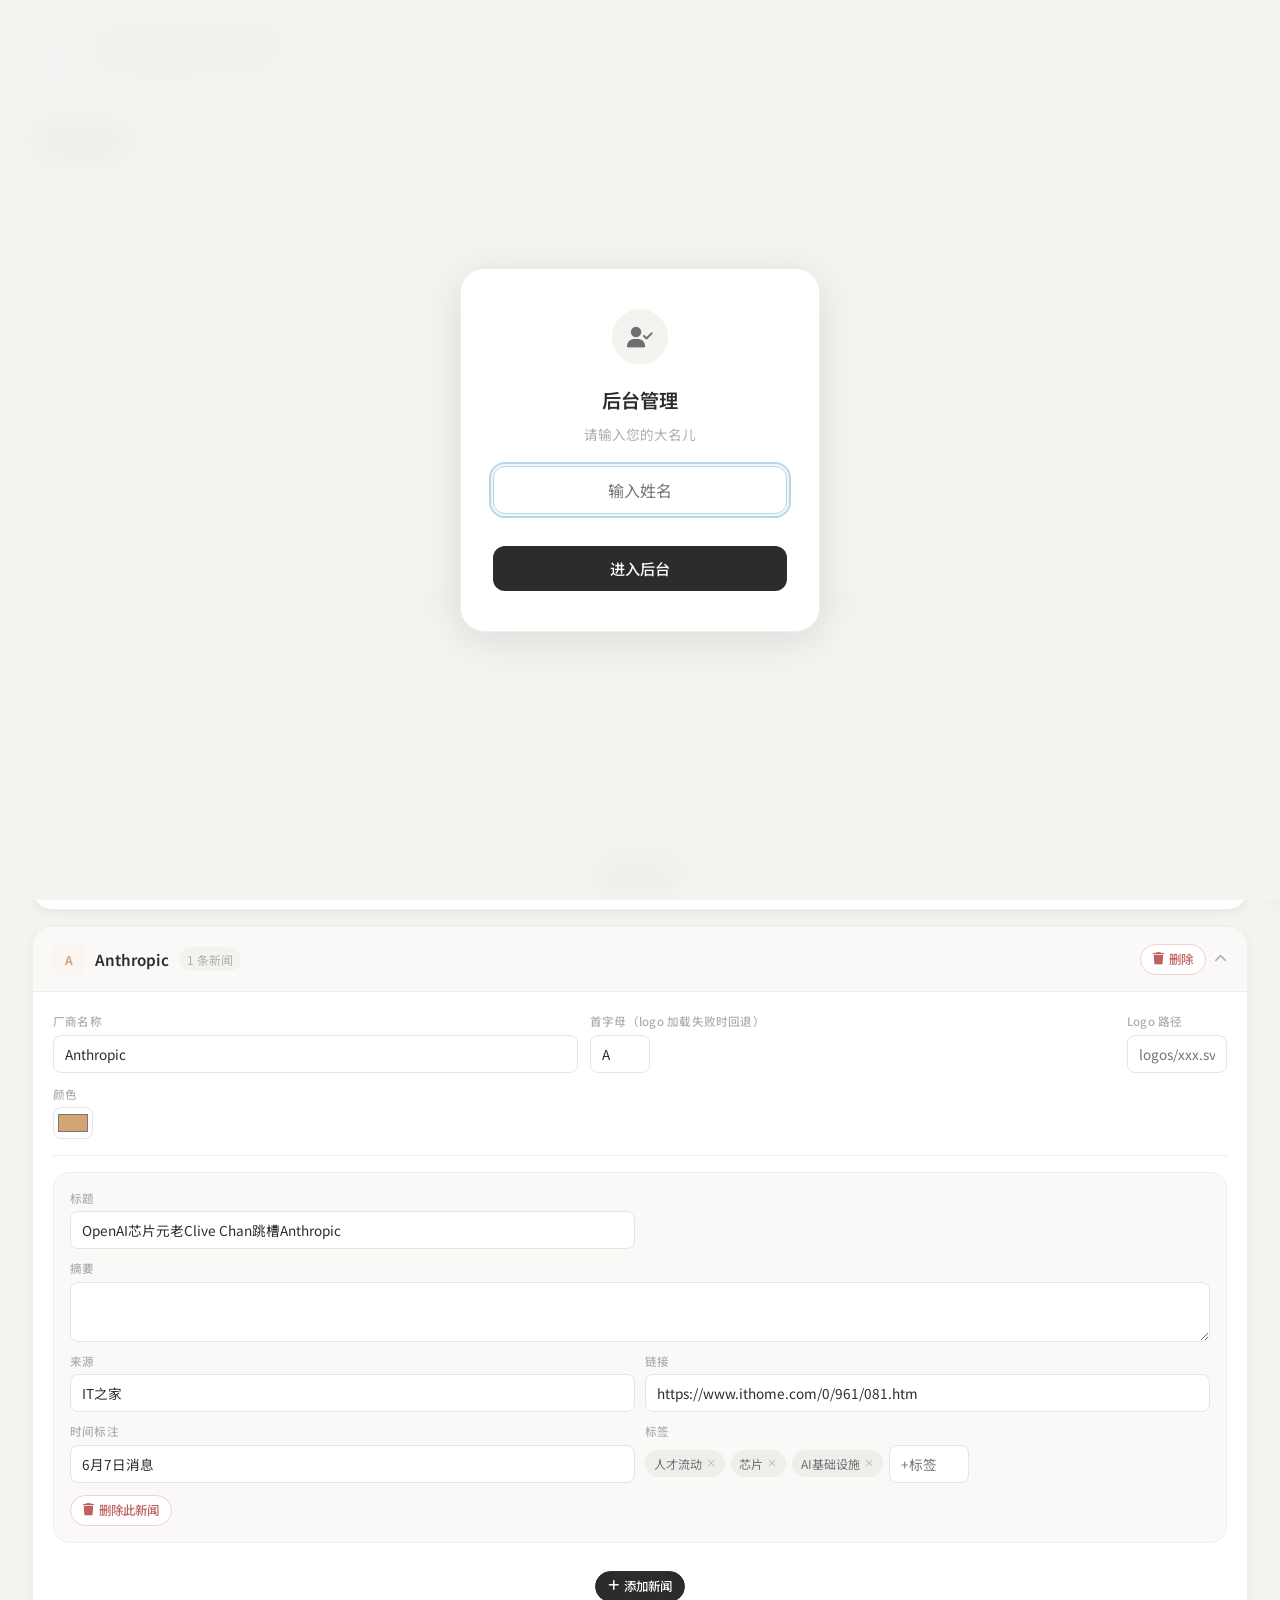
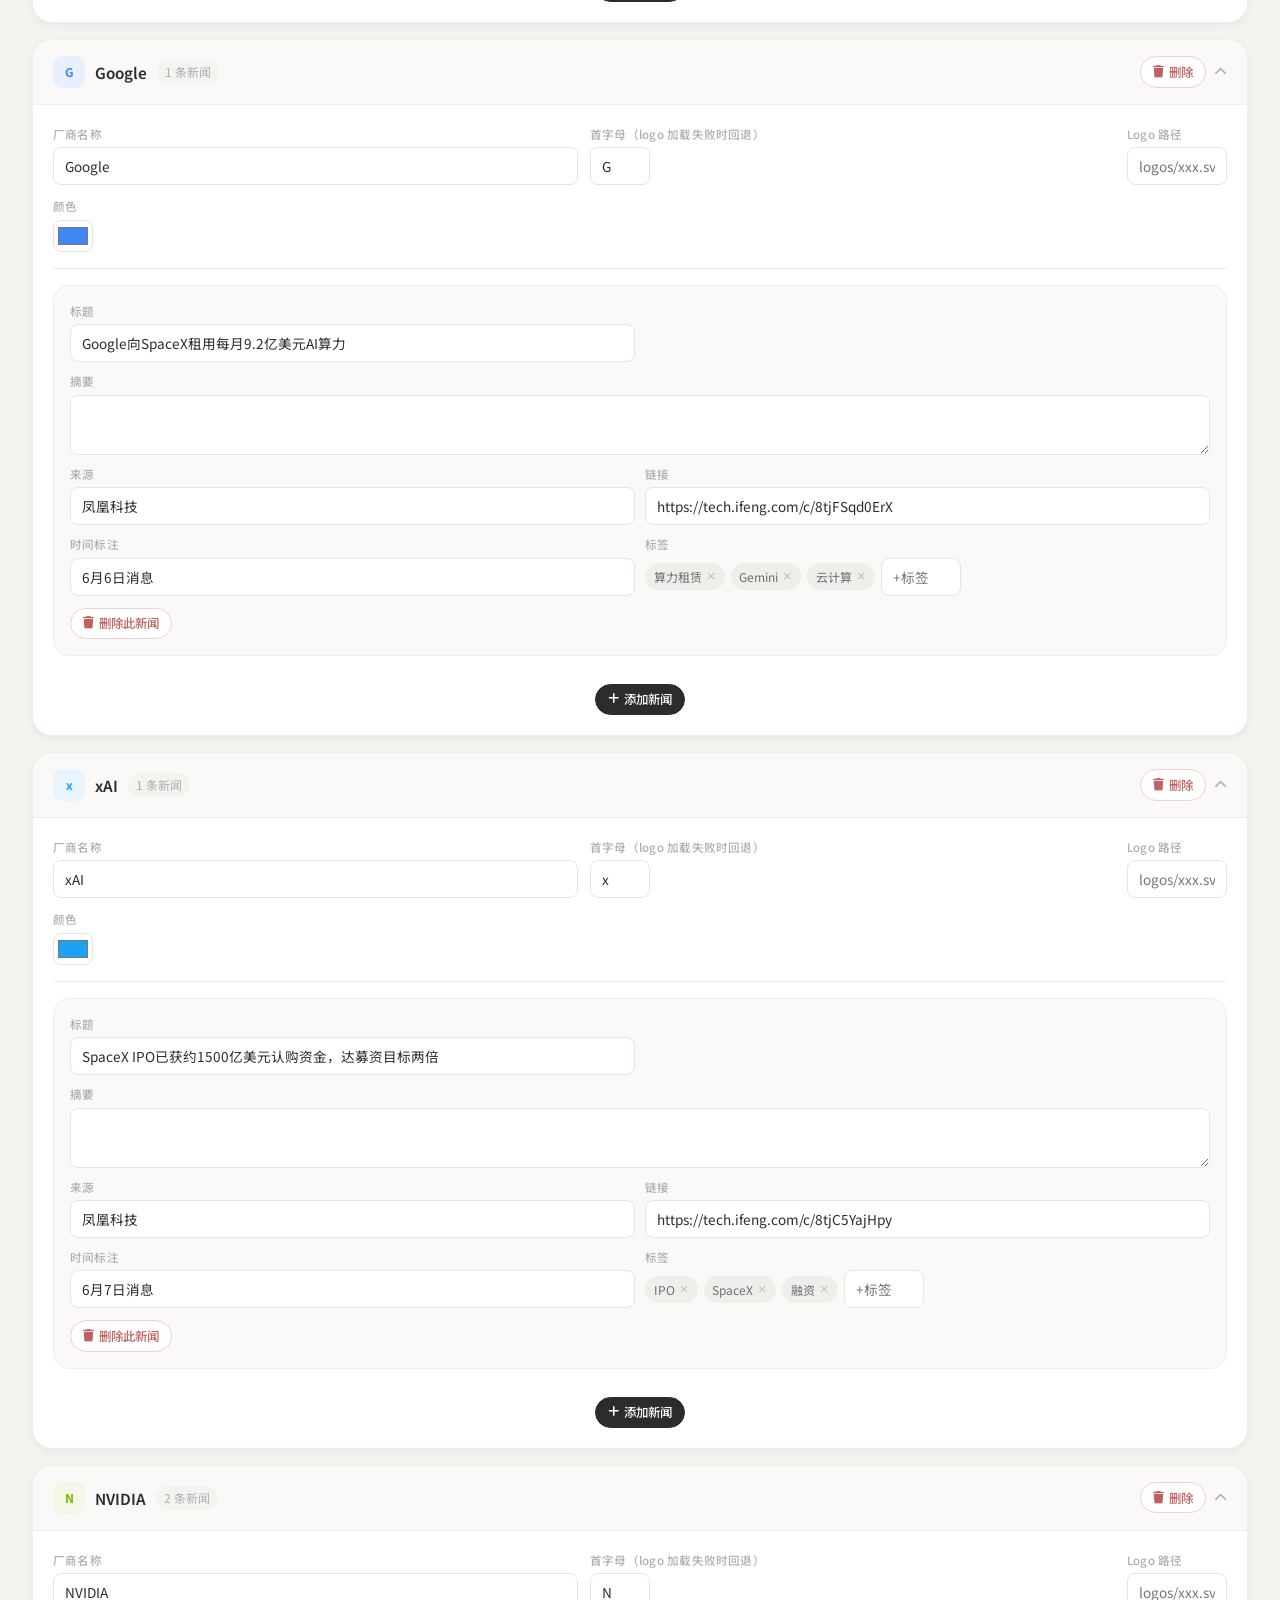
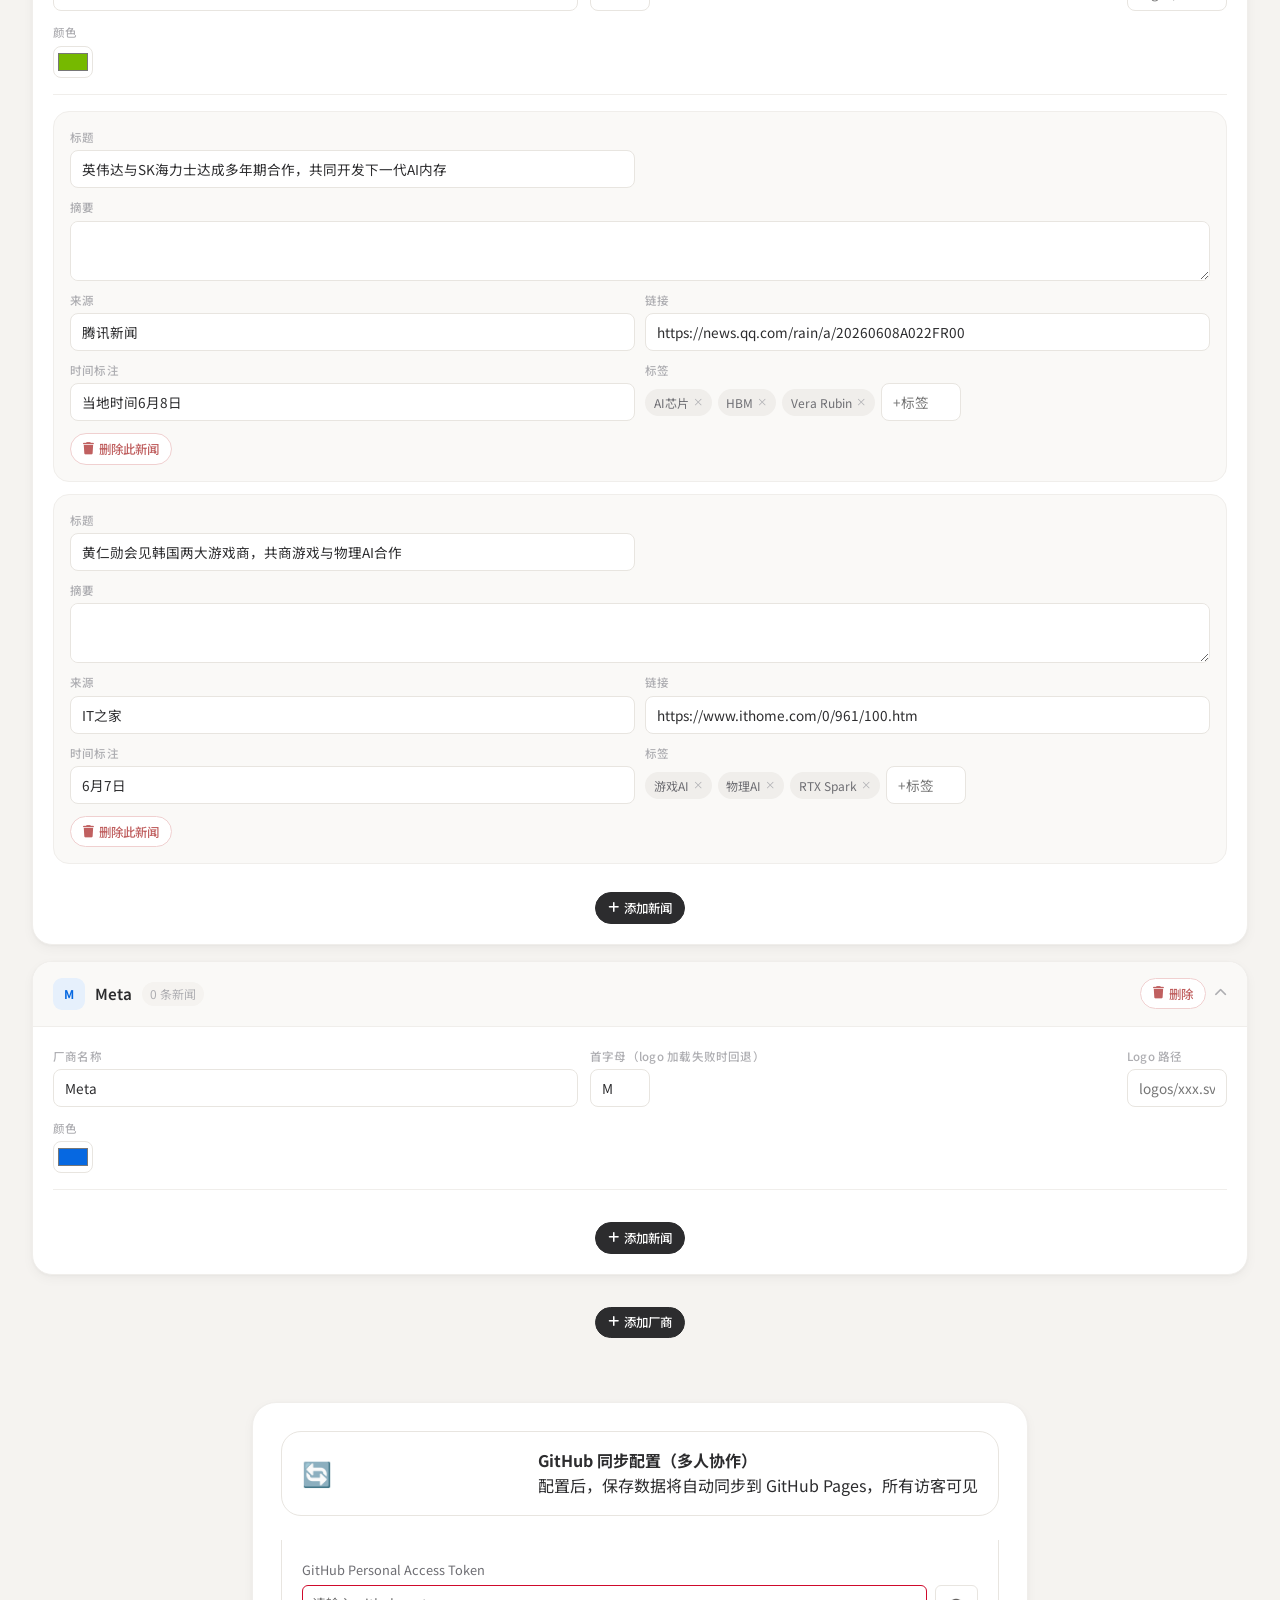
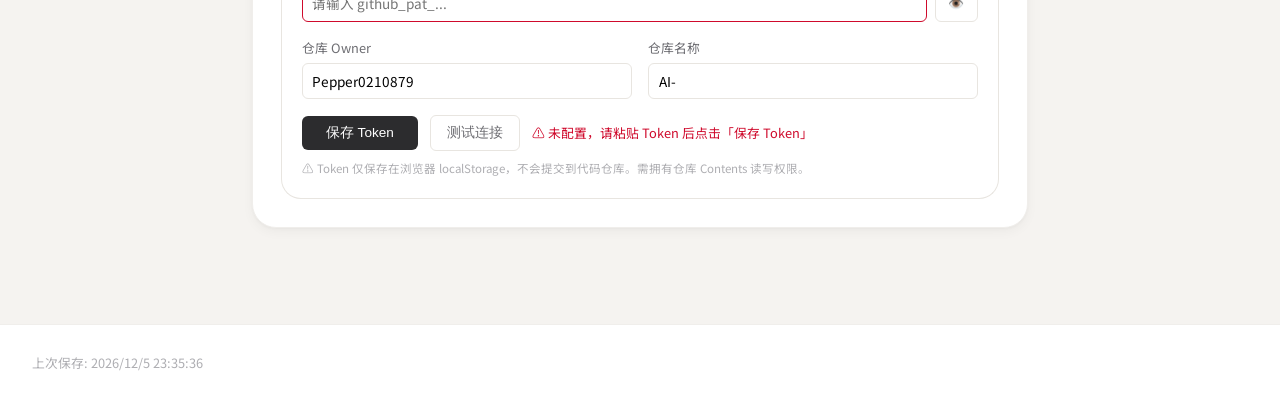
==== commit 9a80bfec: "紧急修复admin.js语法错误（多余的}），导致登录按钮等所有JS失效" ====
--- a/admin.html
+++ b/admin.html
@@ -172,6 +172,6 @@
         </div>
     </div>
 
-    <script src="admin.js?v=4"></script>
+    <script src="admin.js?v=5"></script>
 </body>
 </html>
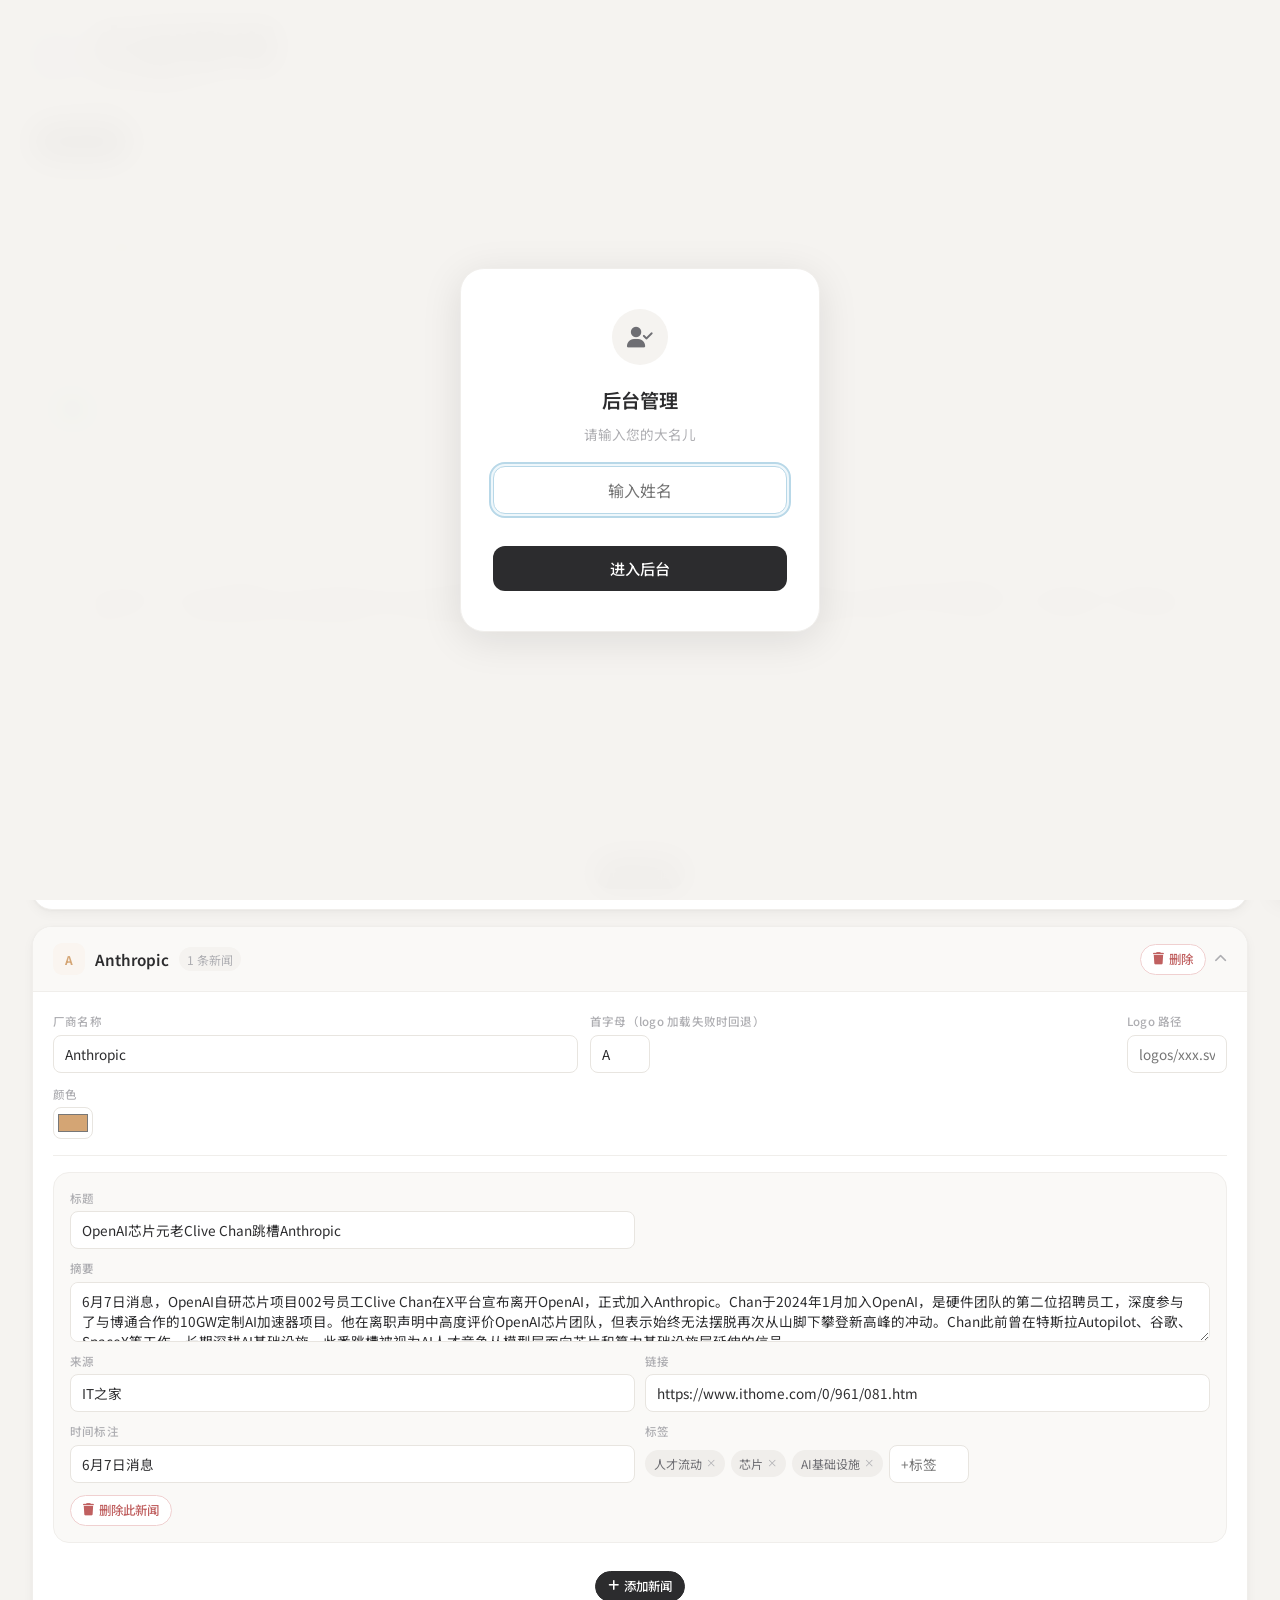
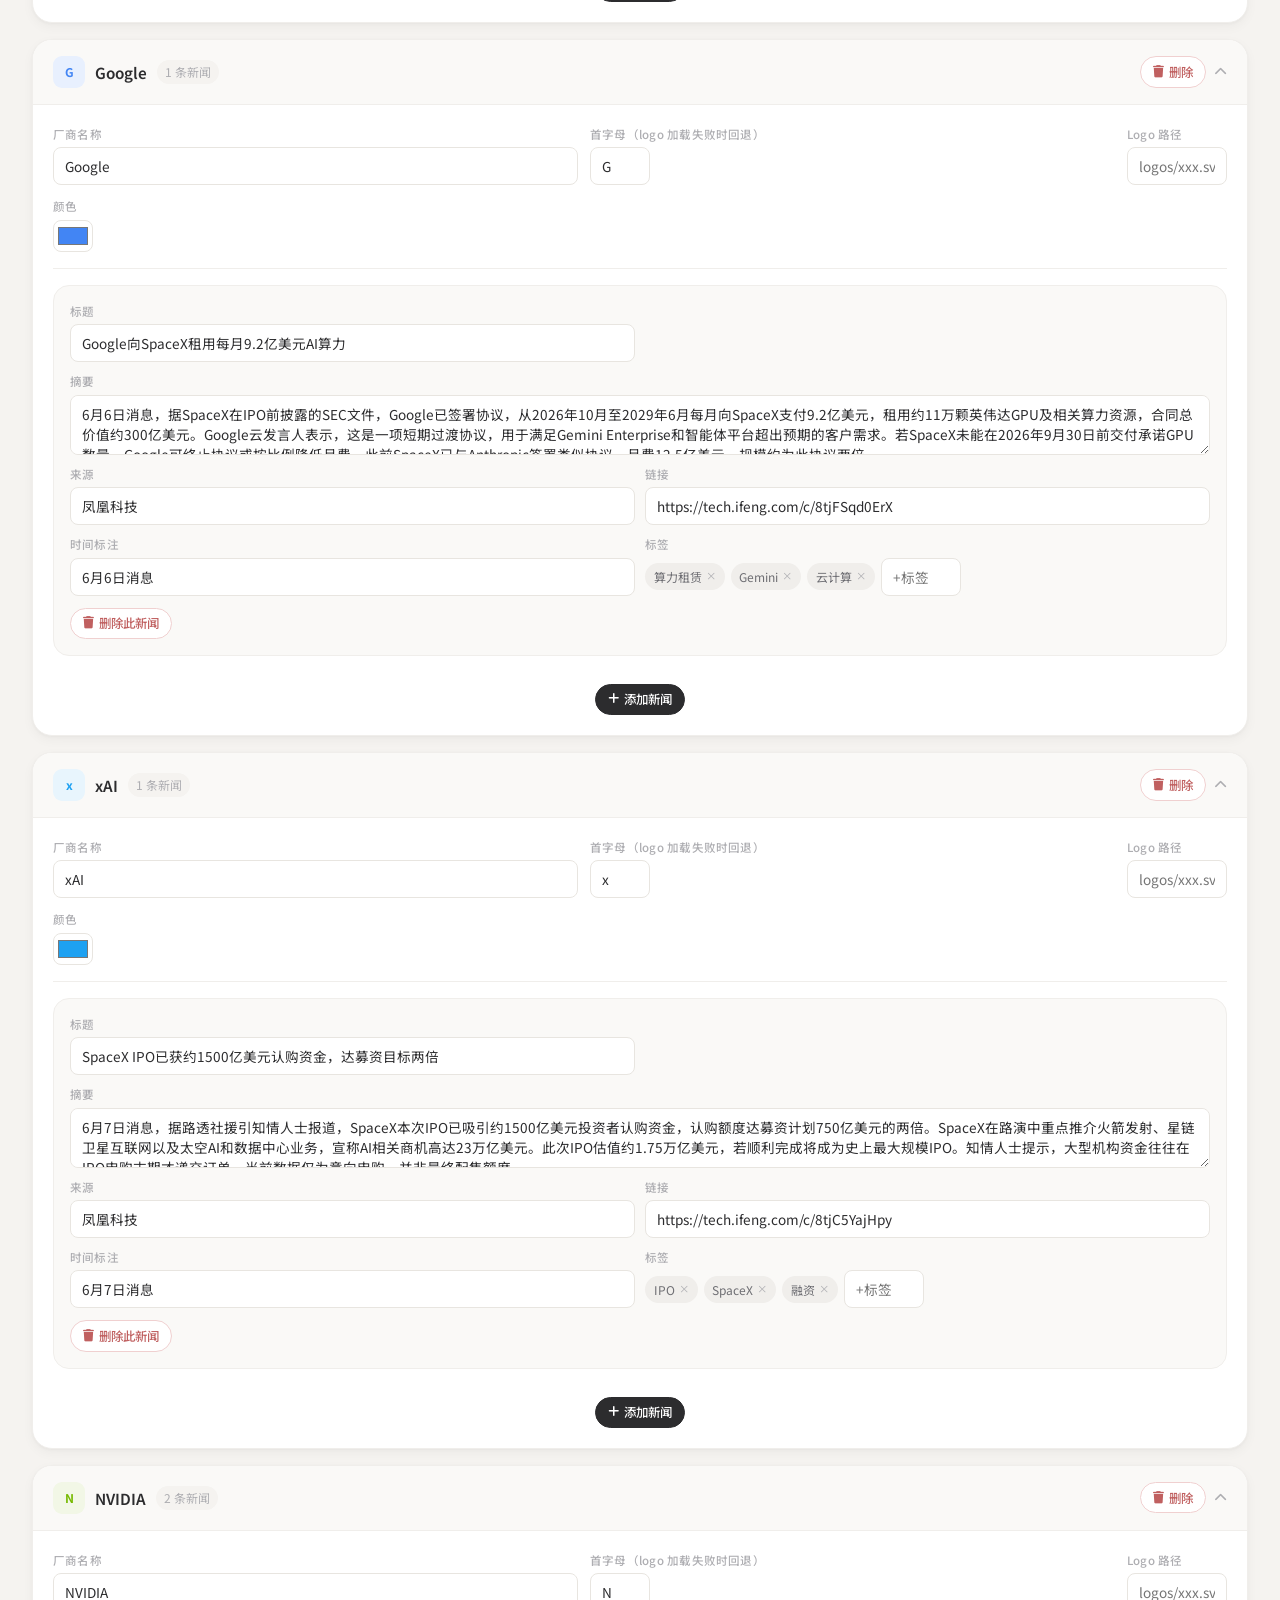
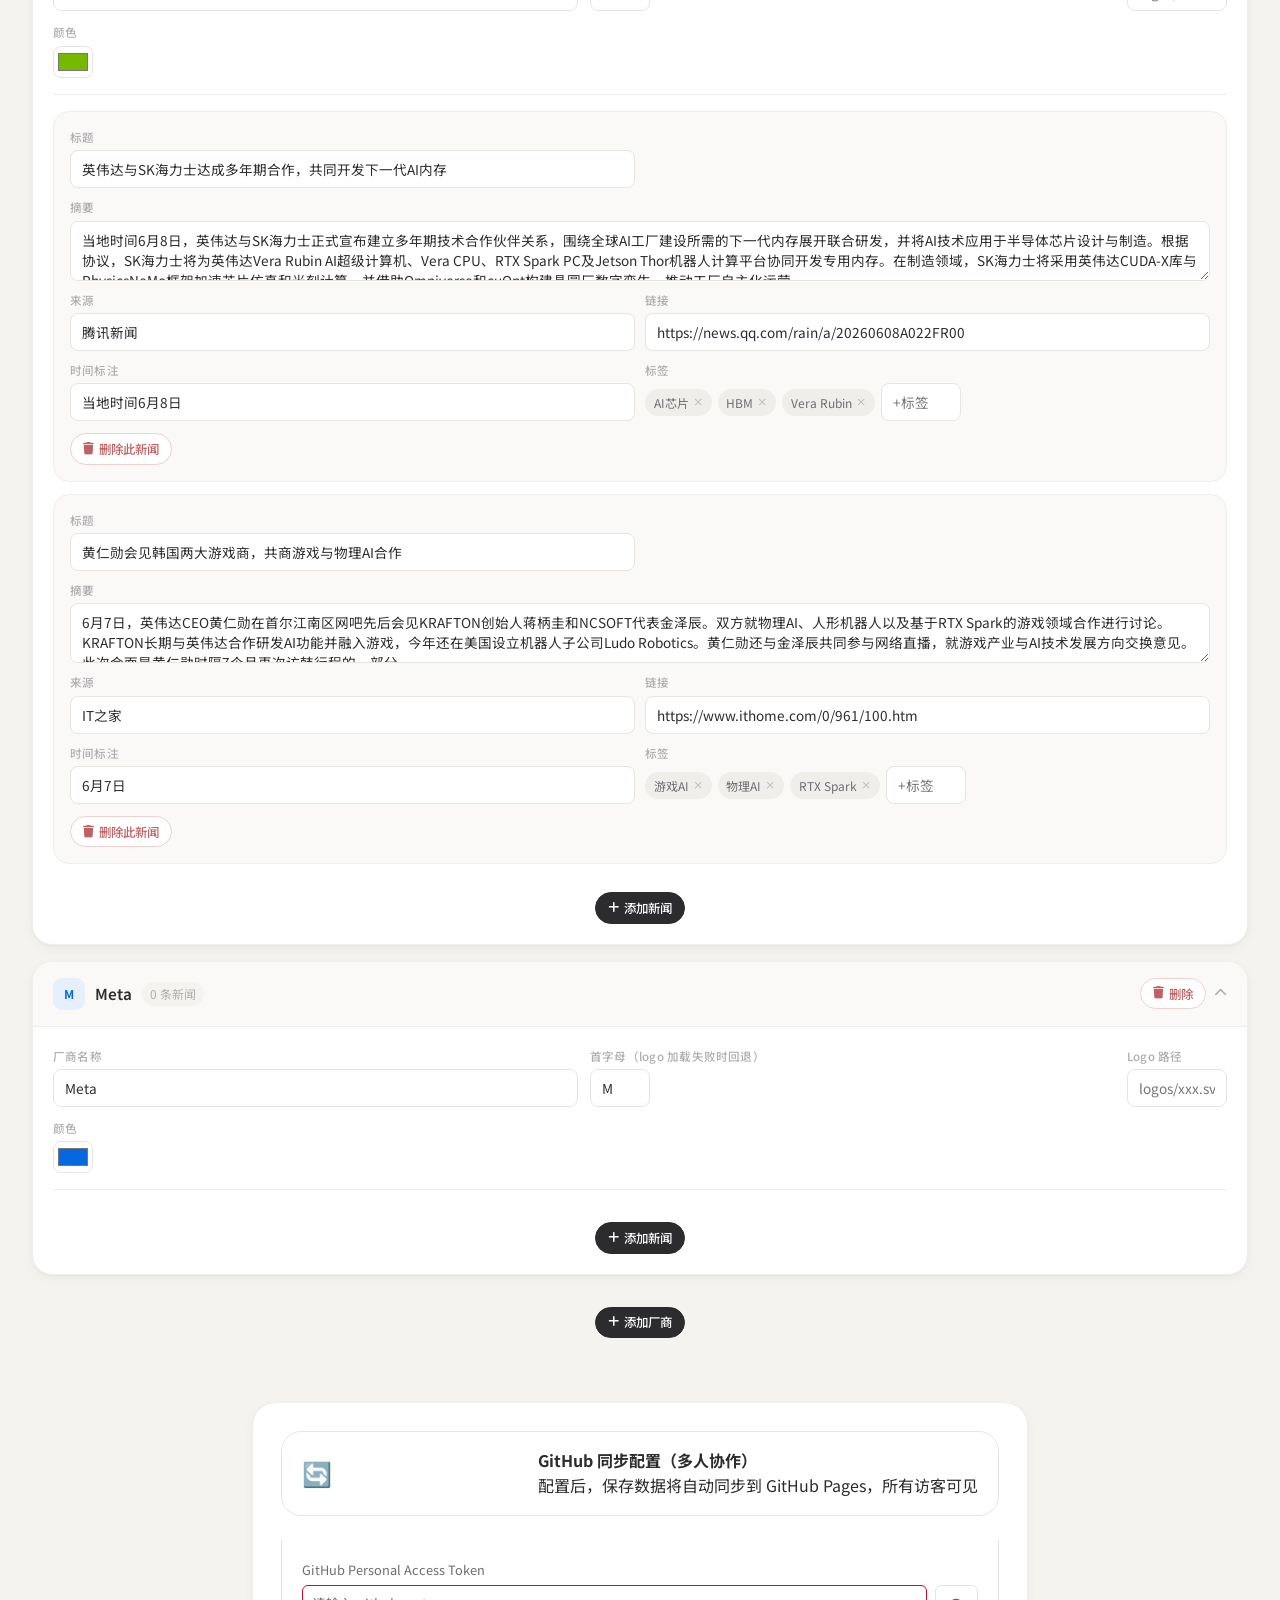
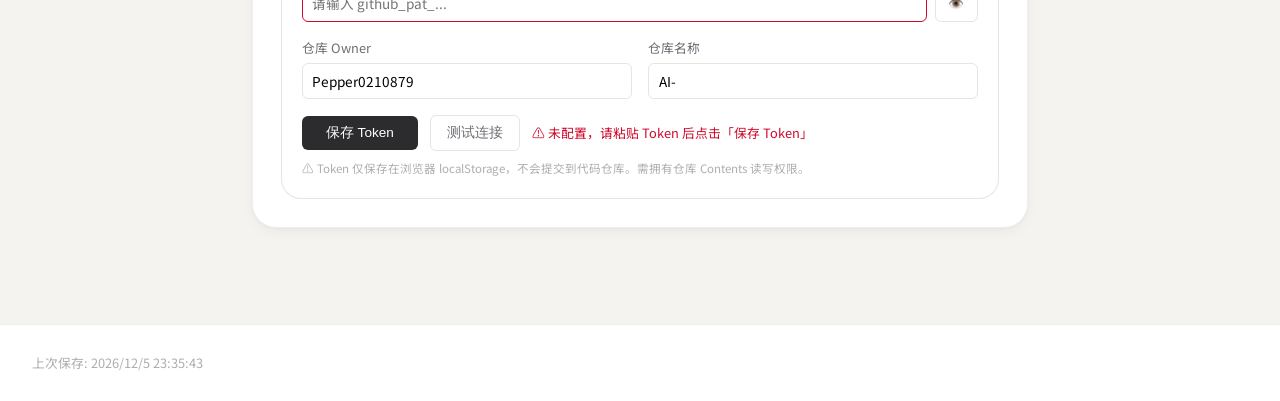
==== commit 592f191d: "关键修复：admin加载数据时比较_manualEdit时间戳，别人修改后自动加载最新版" ====
--- a/admin.html
+++ b/admin.html
@@ -172,6 +172,6 @@
         </div>
     </div>
 
-    <script src="admin.js?v=5"></script>
+    <script src="admin.js?v=6"></script>
 </body>
 </html>
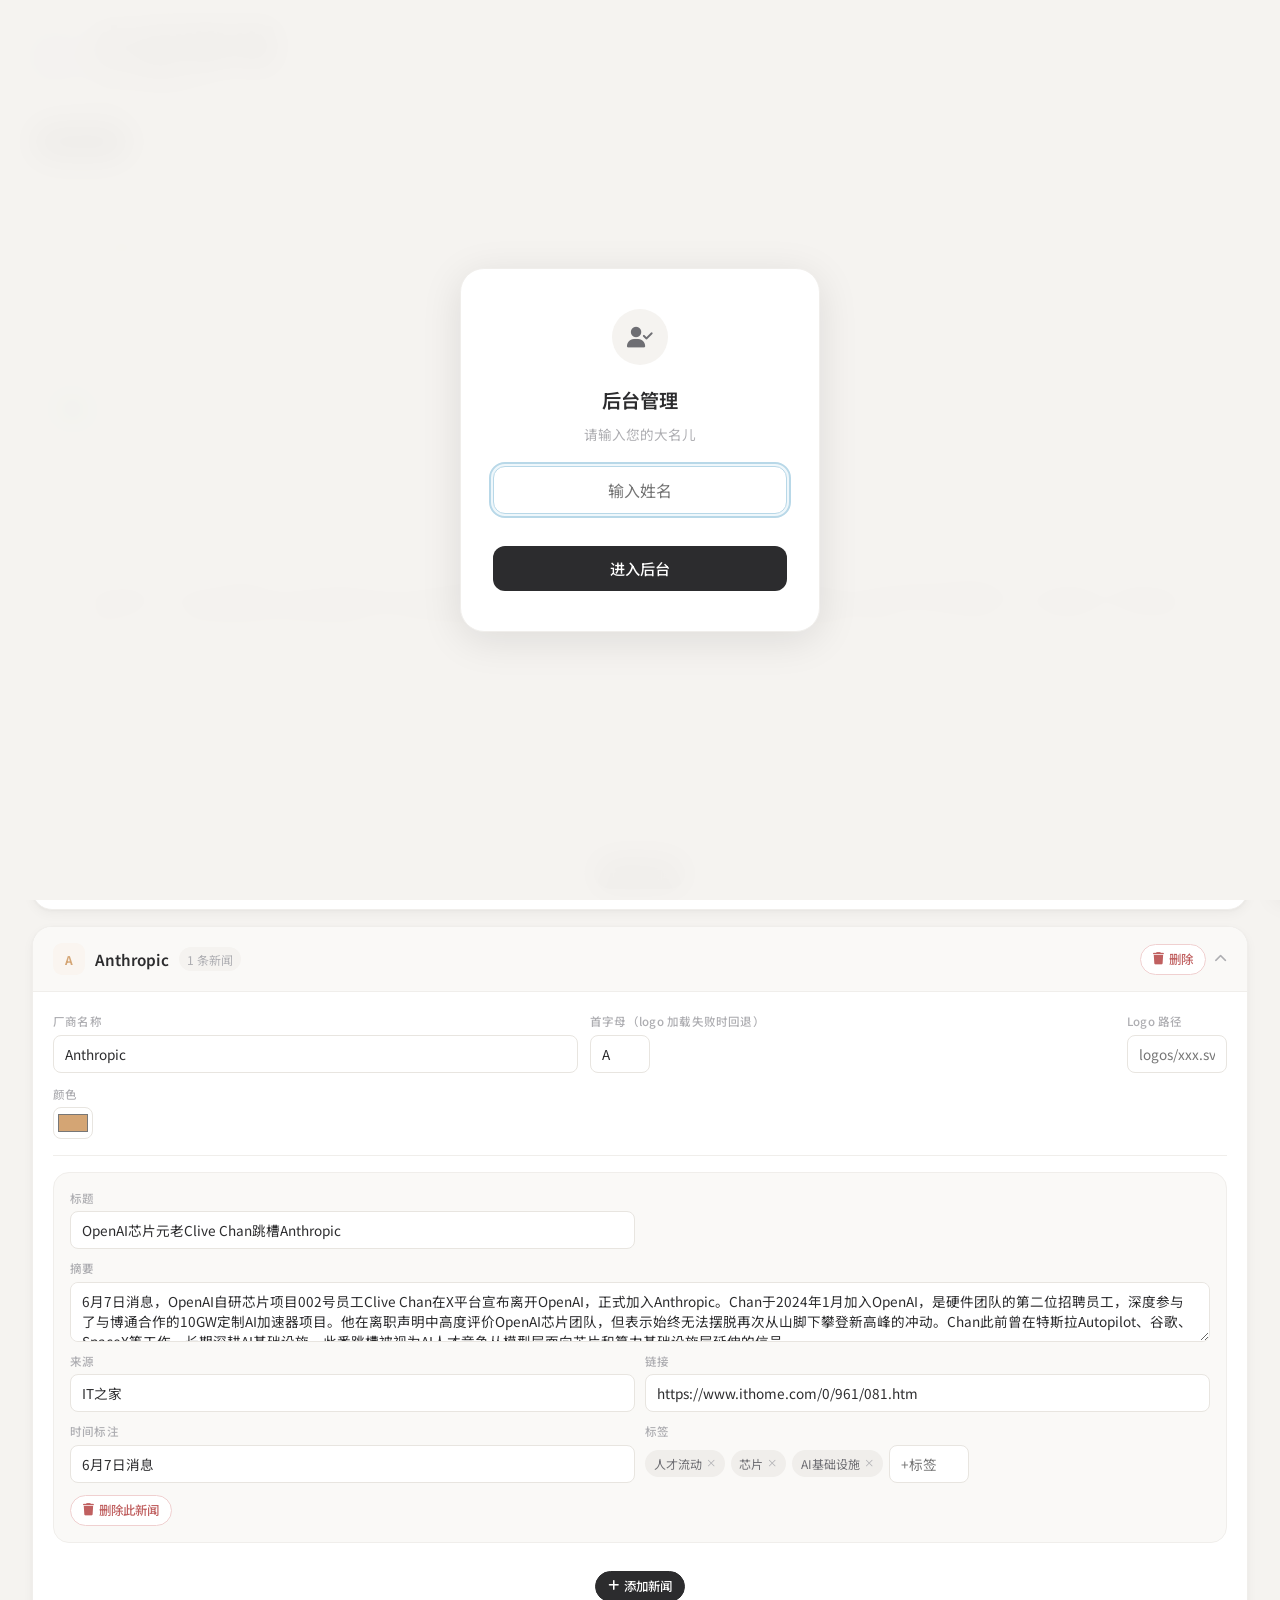
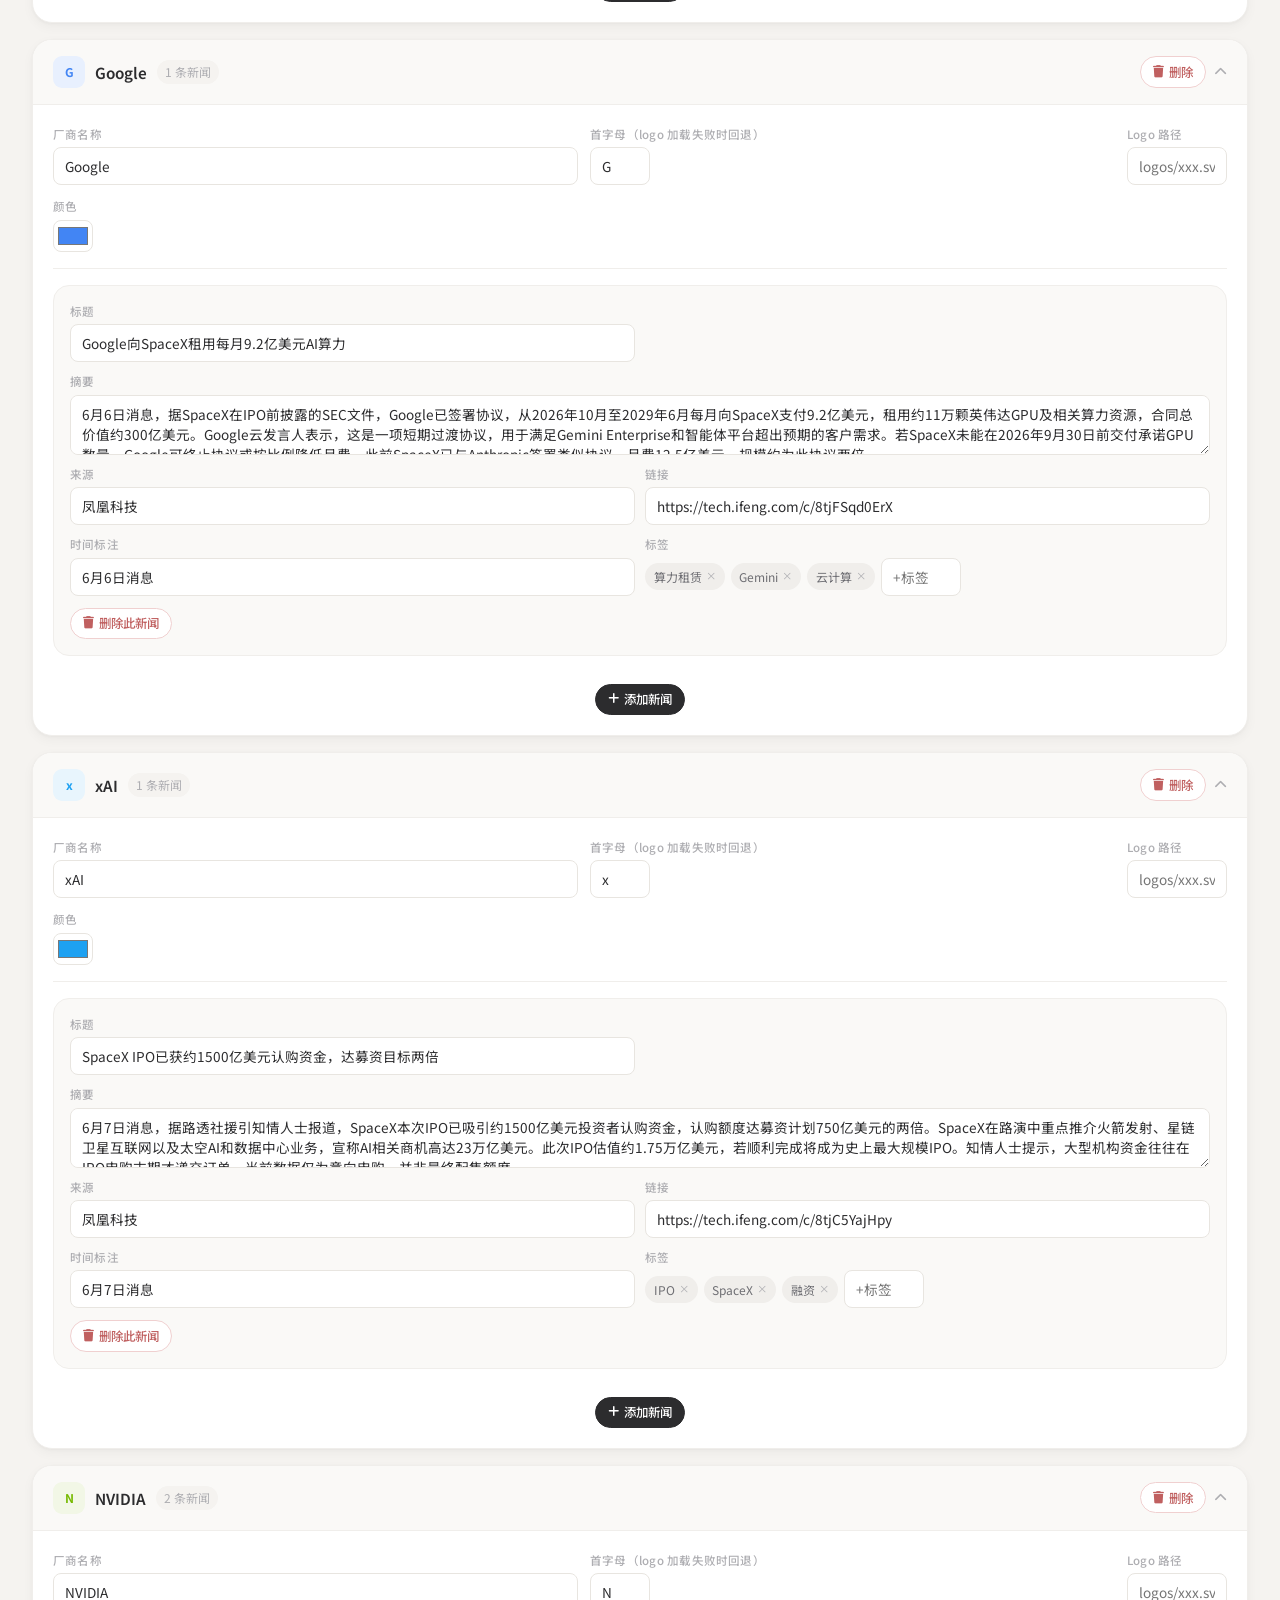
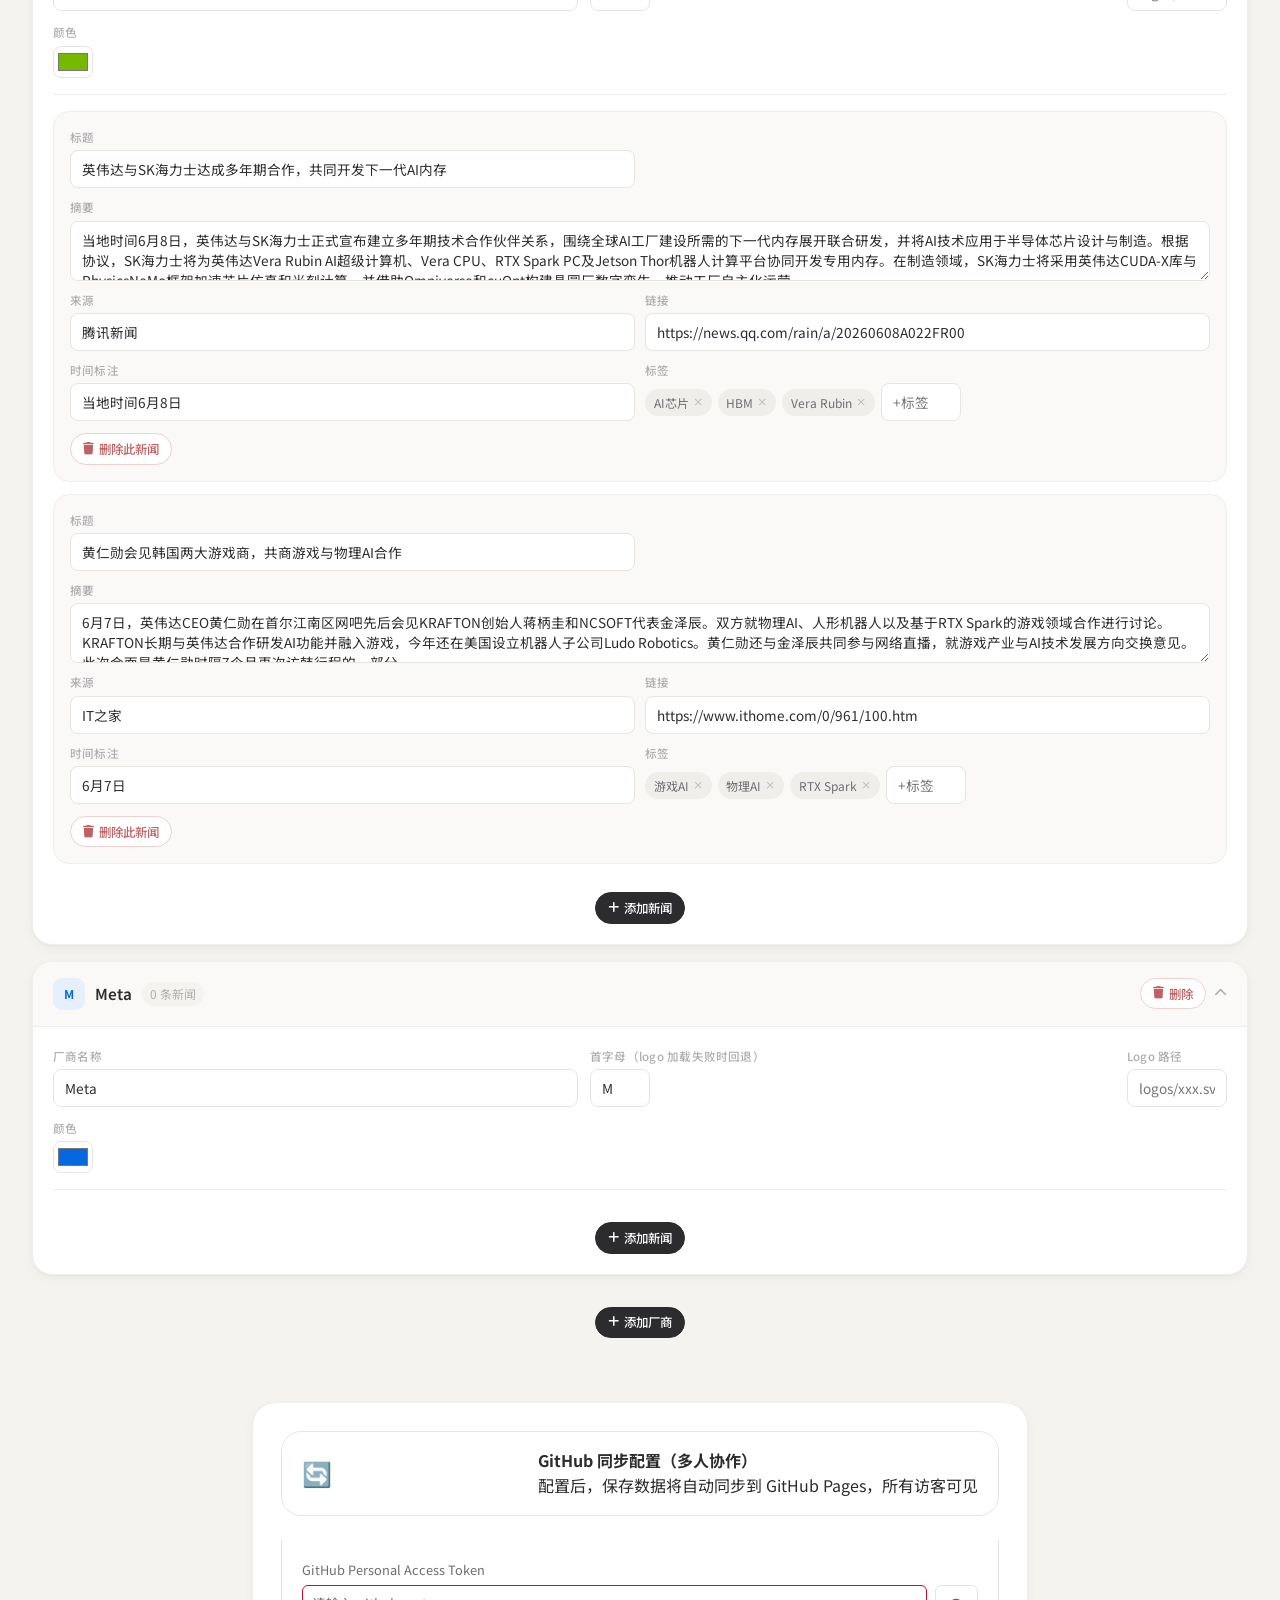
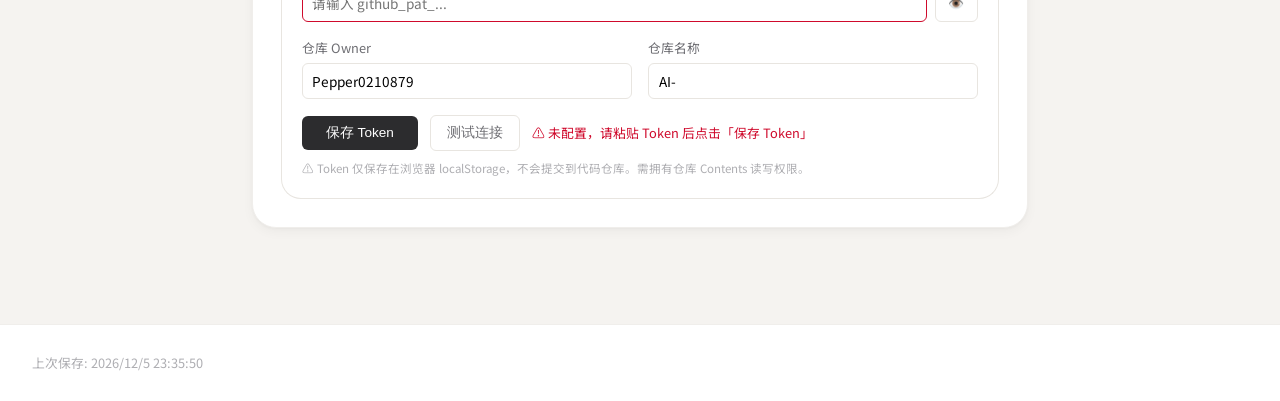
==== commit e04a92f8: "修复diffData：其他关注板块补充逐字段内容比对，摘要变更显示前后预览" ====
--- a/admin.html
+++ b/admin.html
@@ -172,6 +172,6 @@
         </div>
     </div>
 
-    <script src="admin.js?v=6"></script>
+    <script src="admin.js?v=7"></script>
 </body>
 </html>
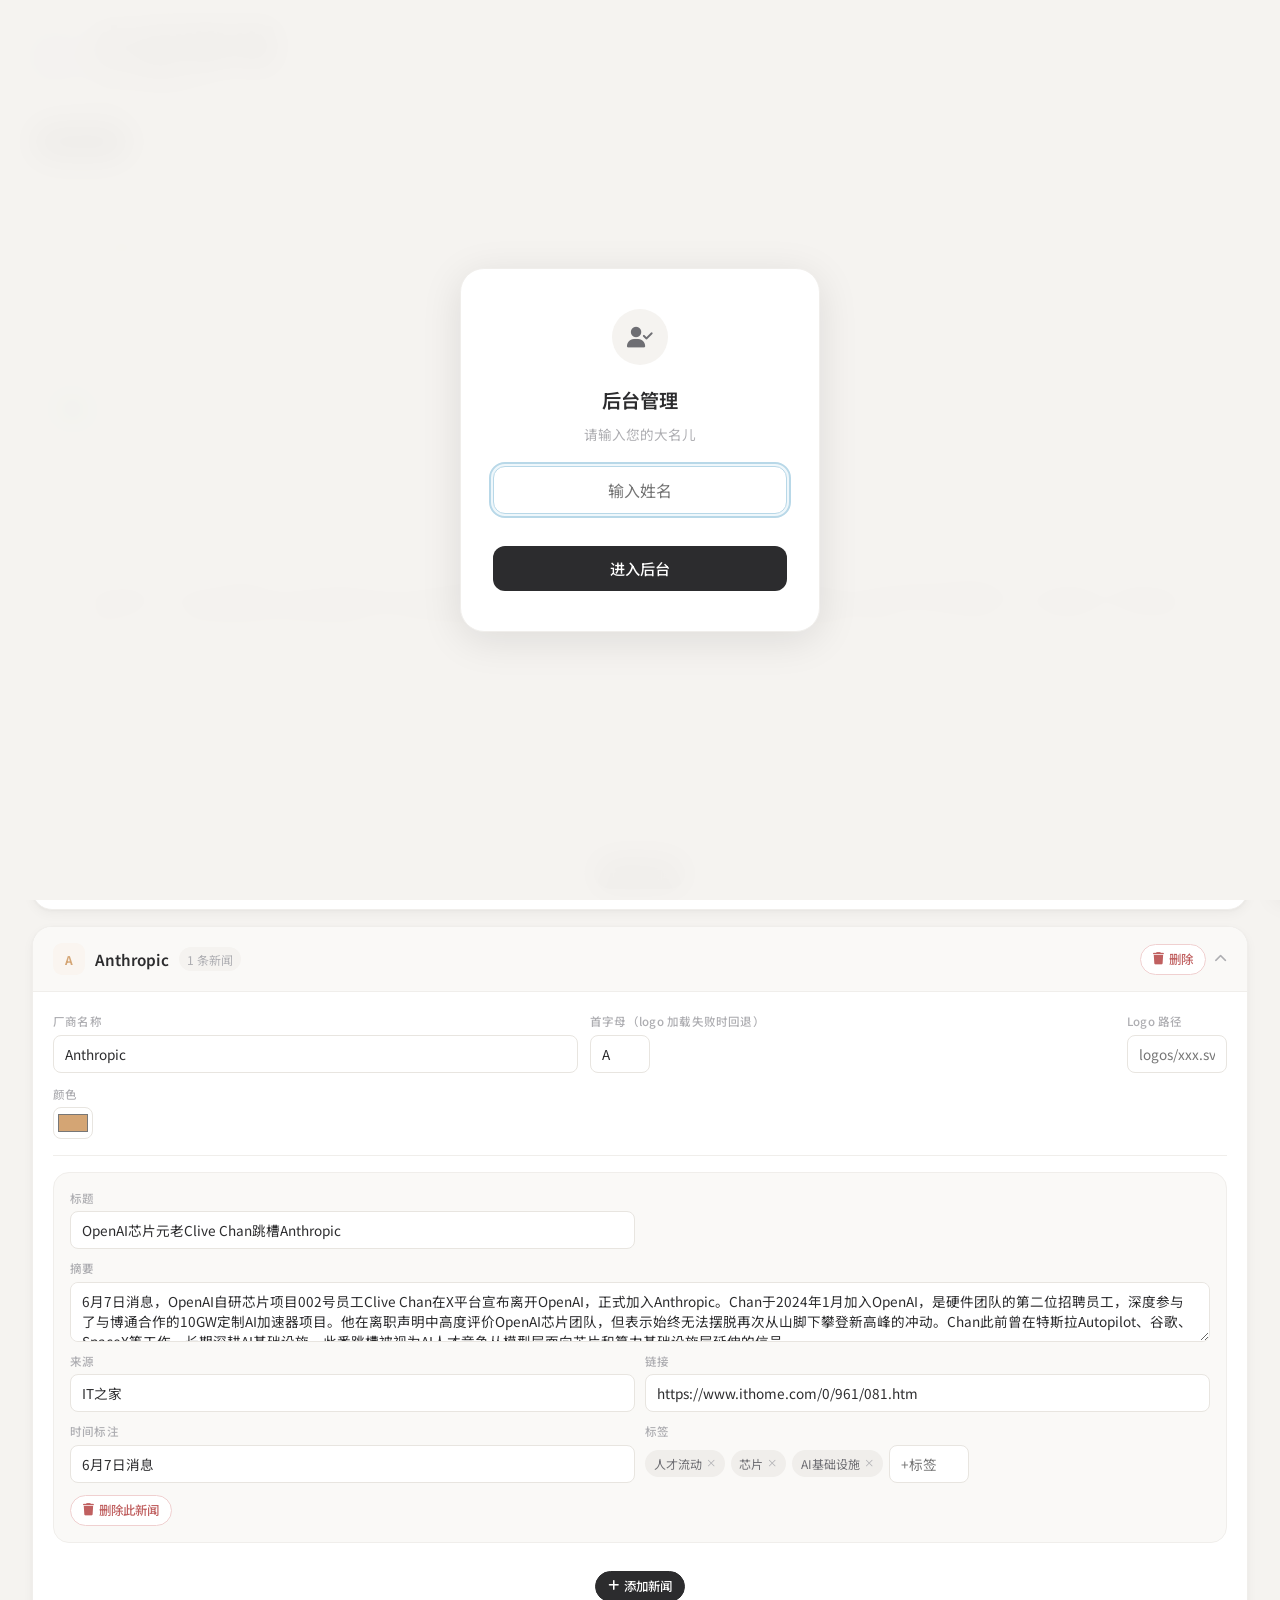
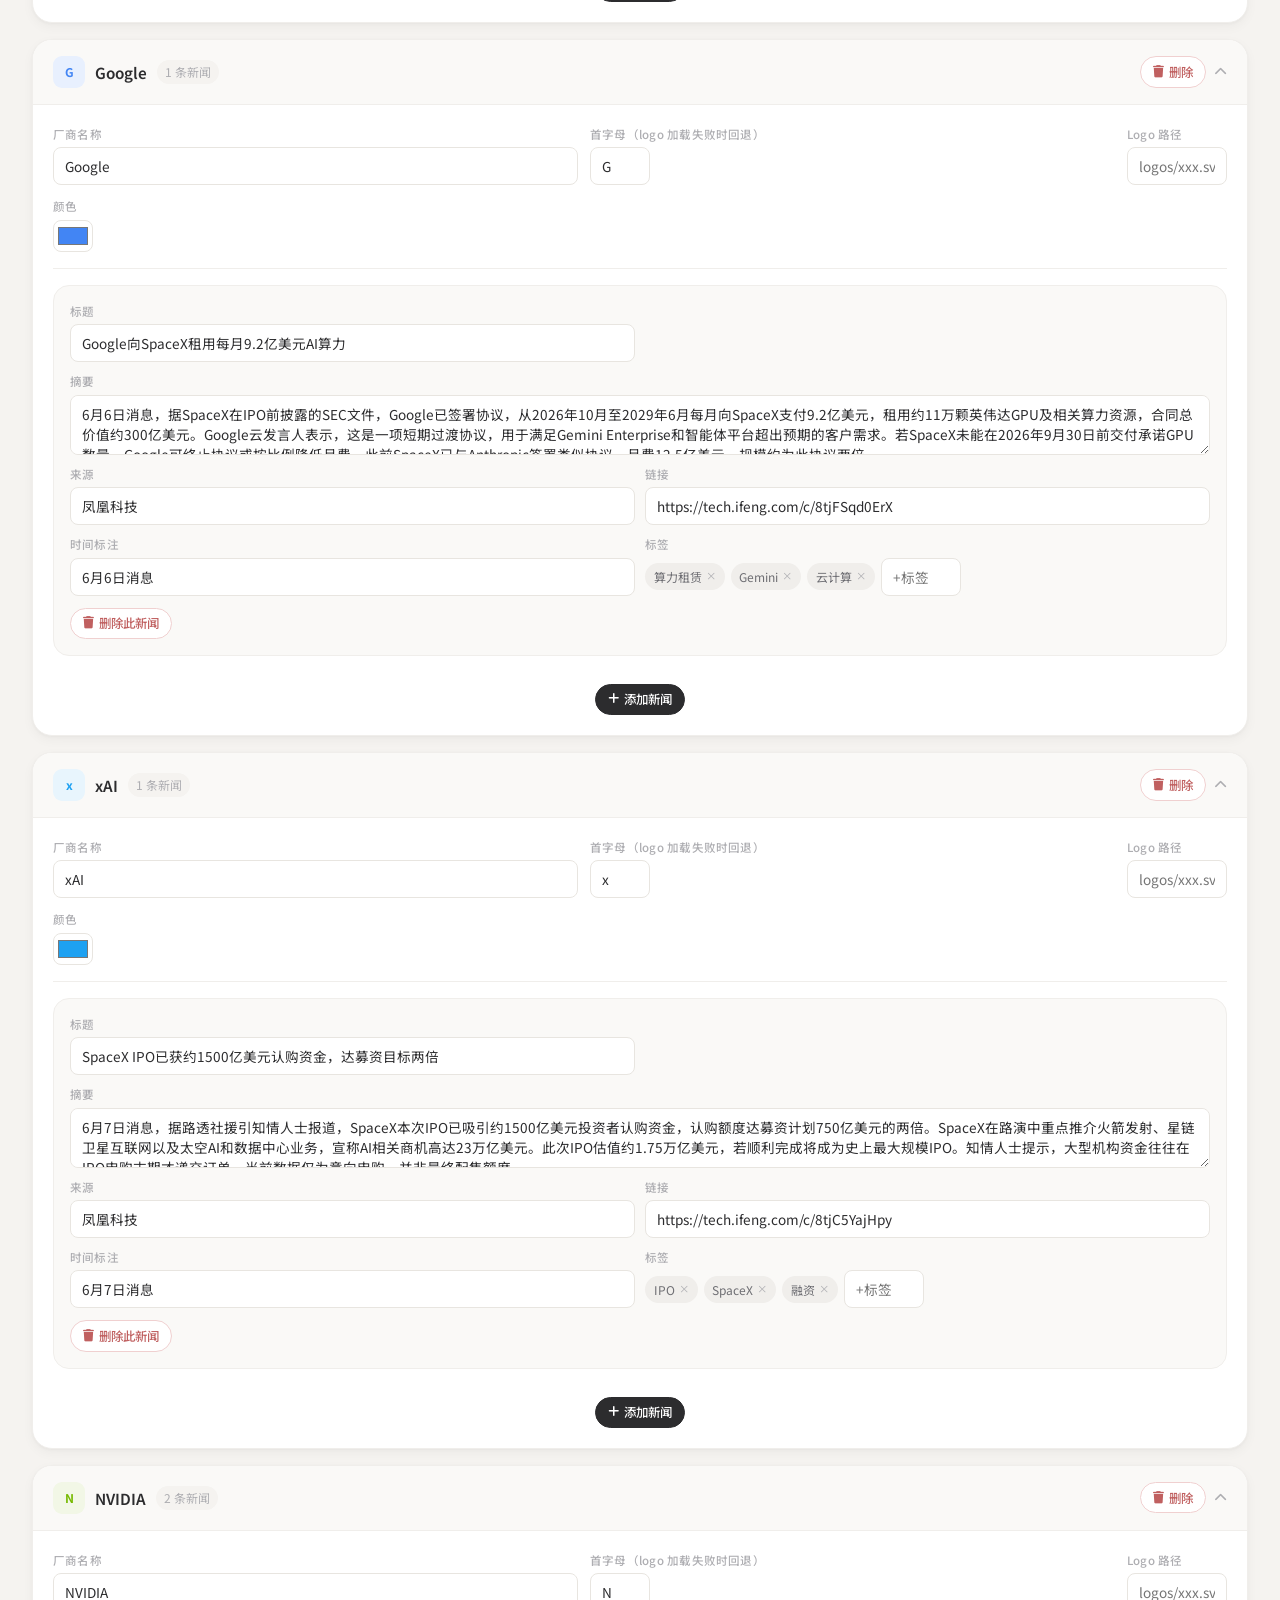
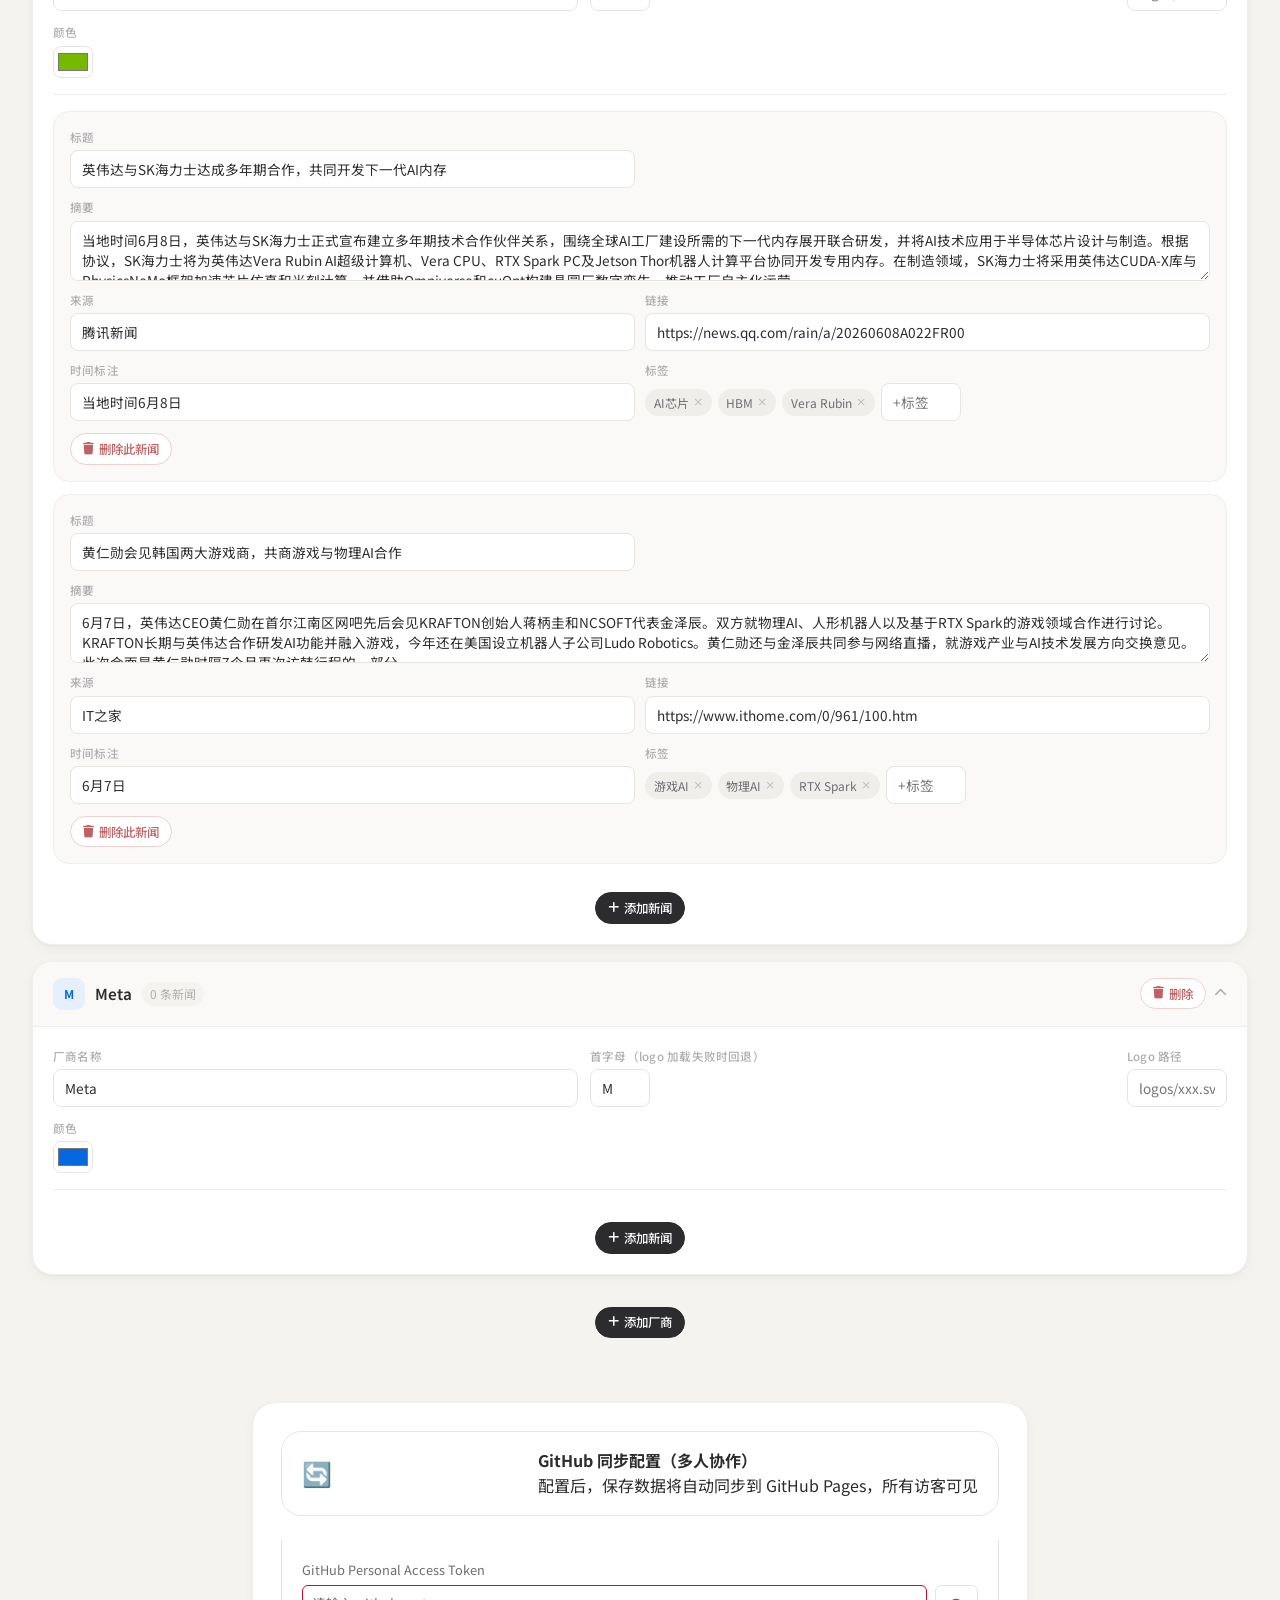
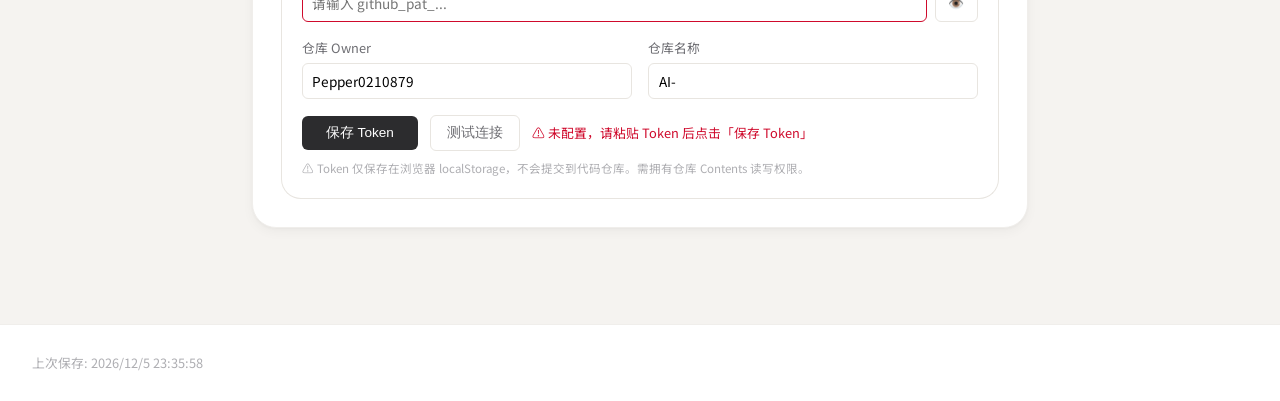
==== commit 34c2ef31: "重写diffData全覆盖比对：source、厂商名、卡片标题、分类增减、榜单变更，一切修改皆可追踪" ====
--- a/admin.html
+++ b/admin.html
@@ -172,6 +172,6 @@
         </div>
     </div>
 
-    <script src="admin.js?v=7"></script>
+    <script src="admin.js?v=8"></script>
 </body>
 </html>
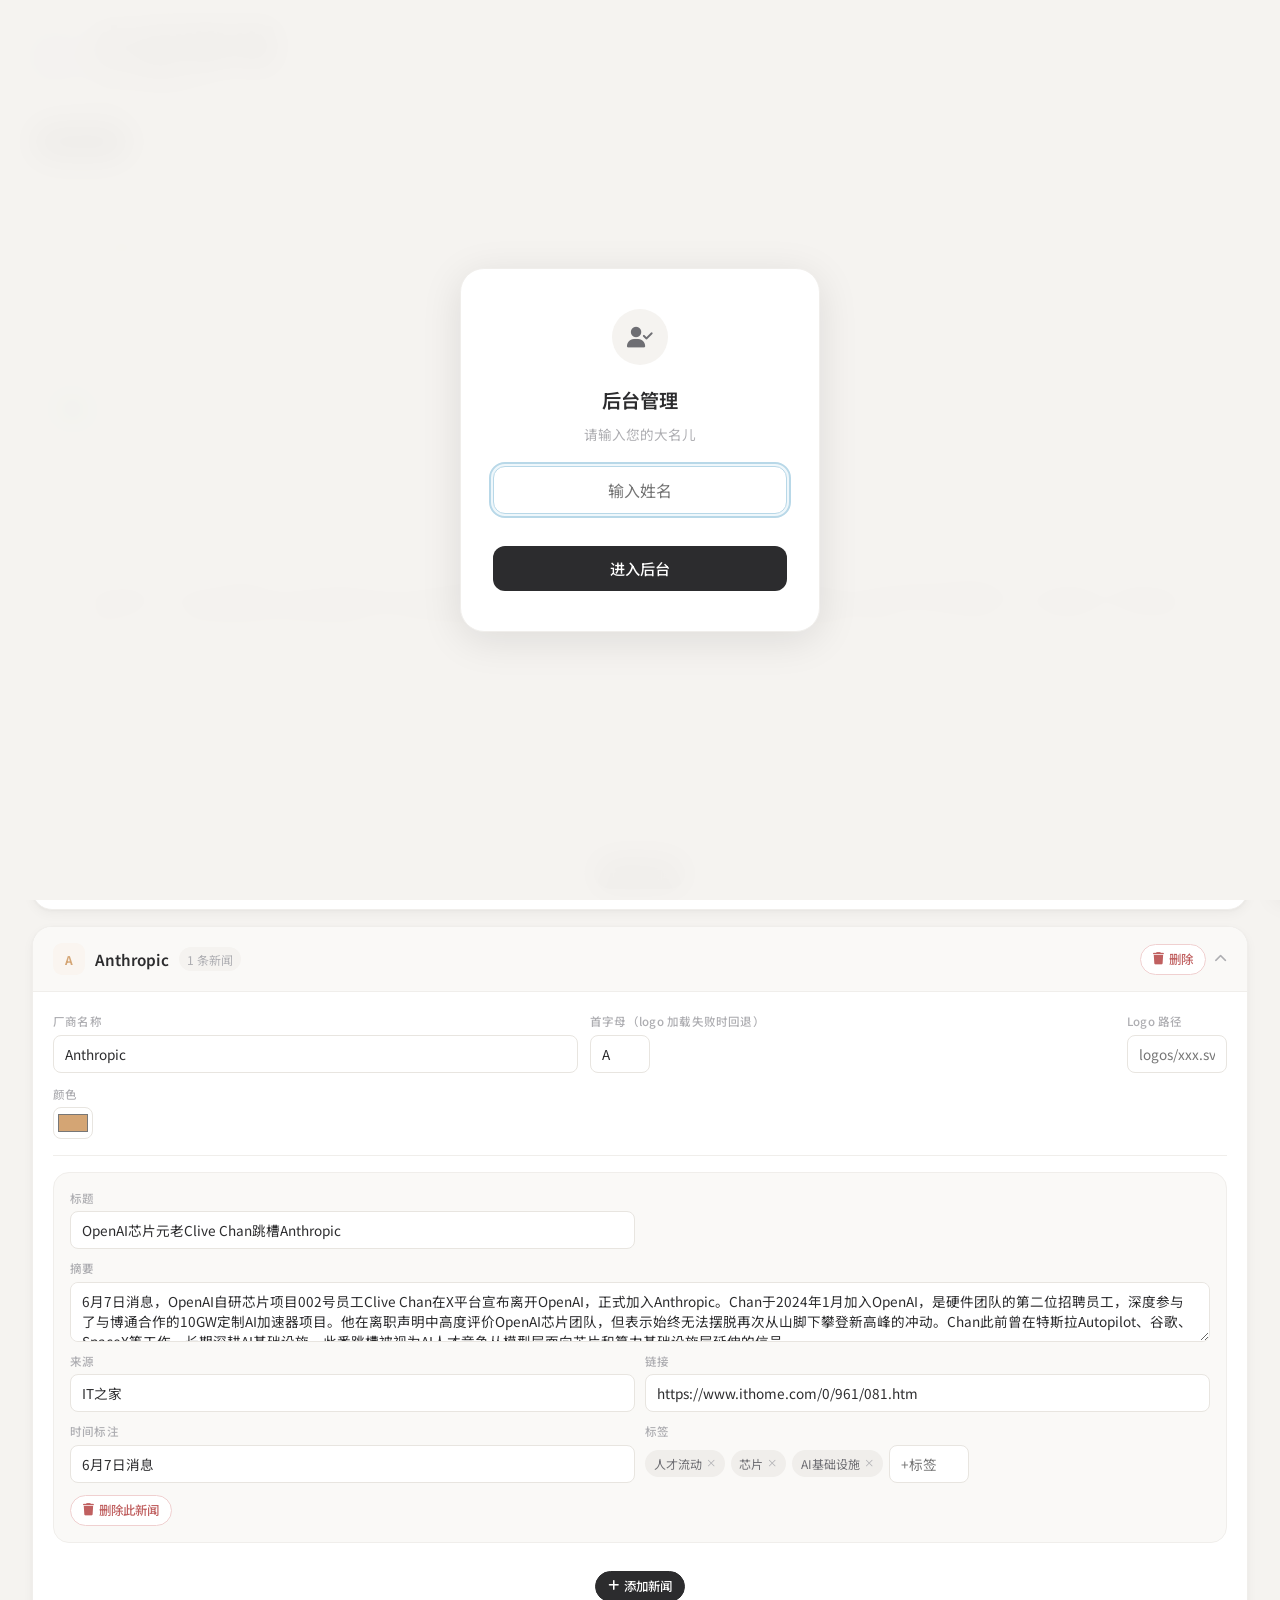
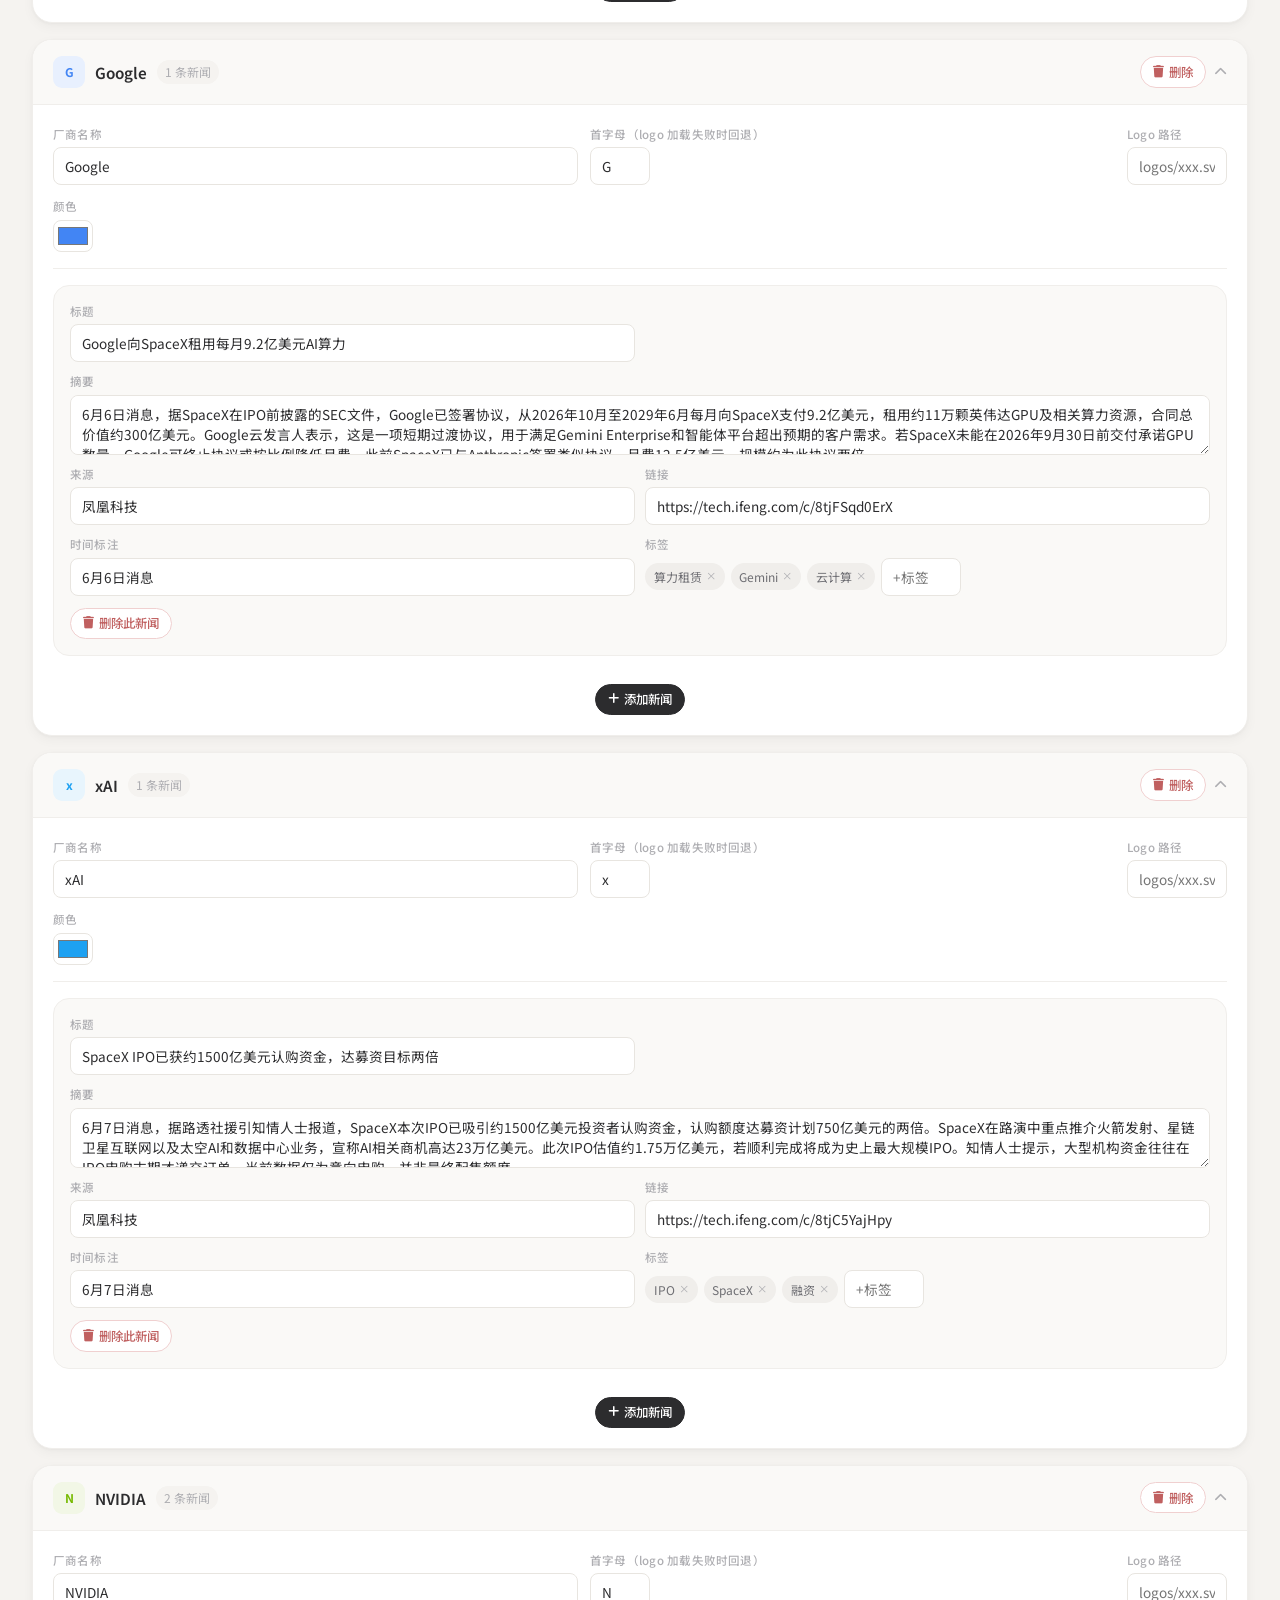
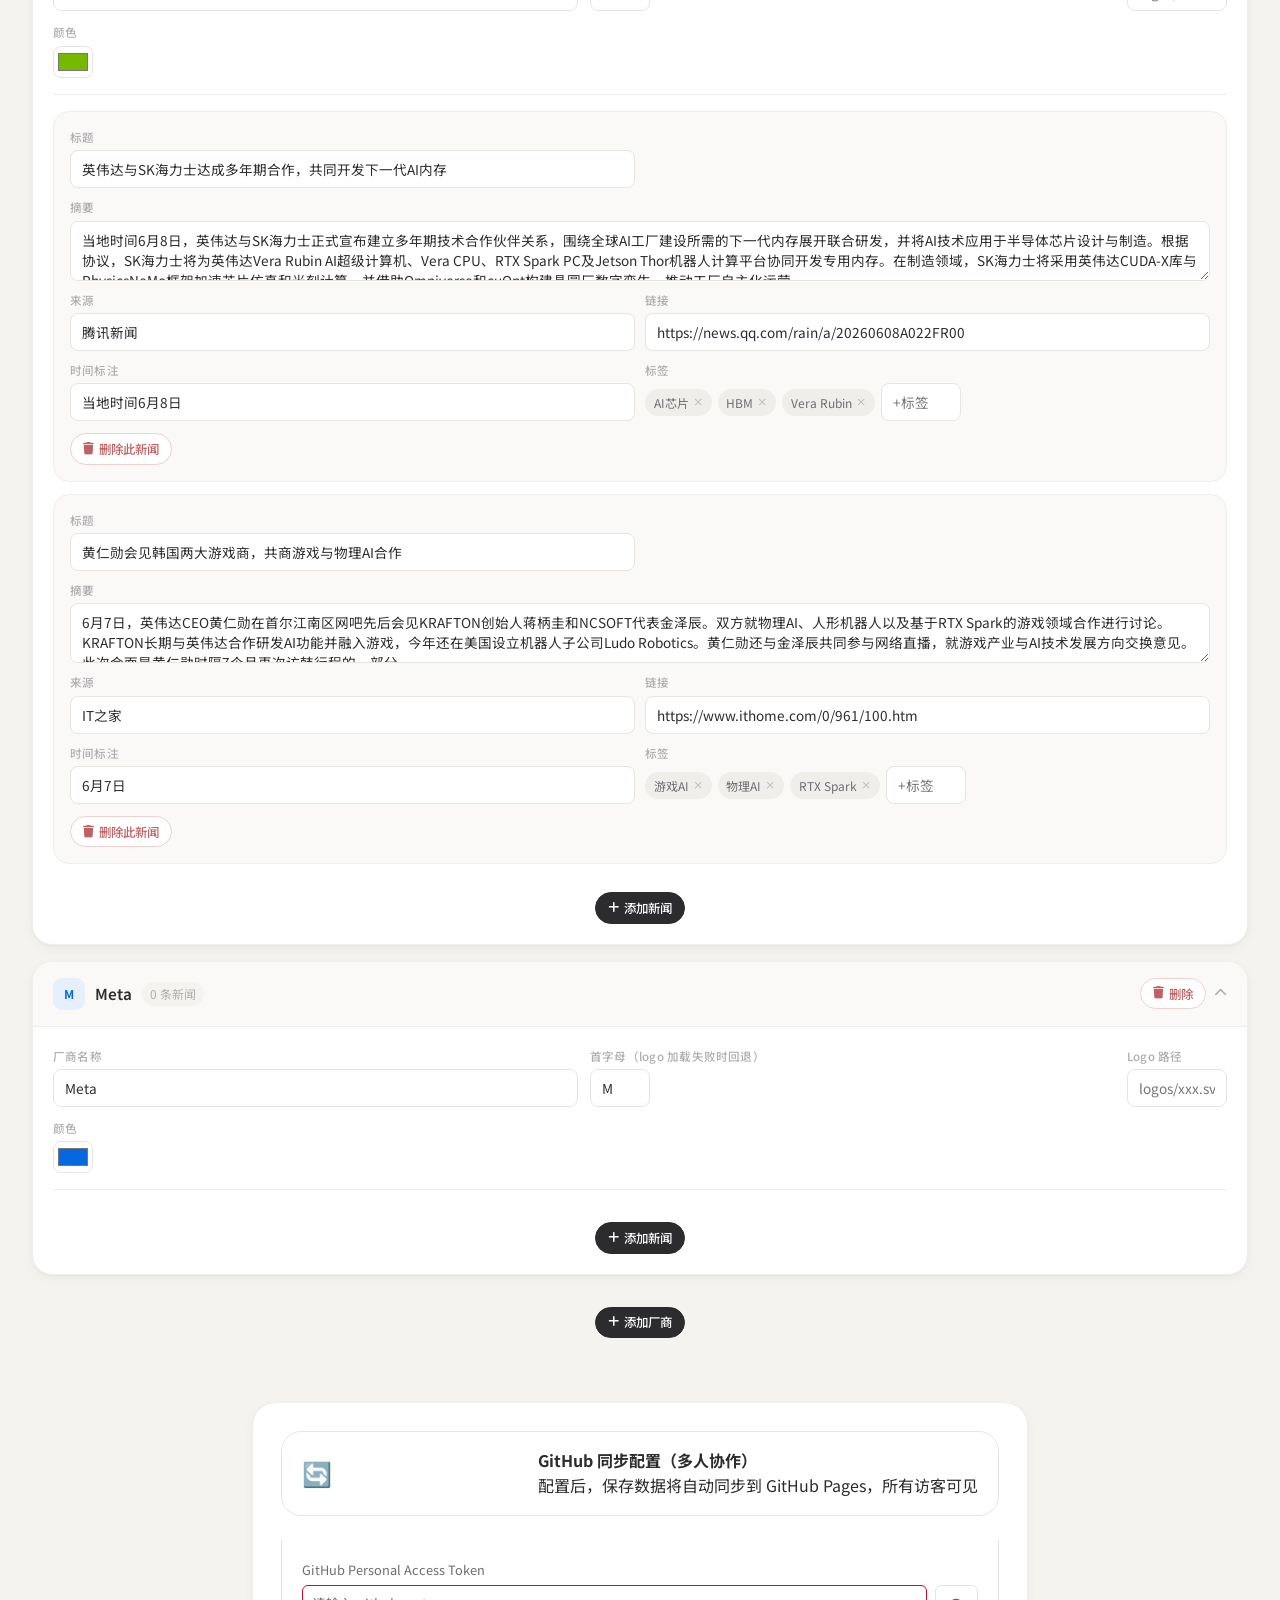
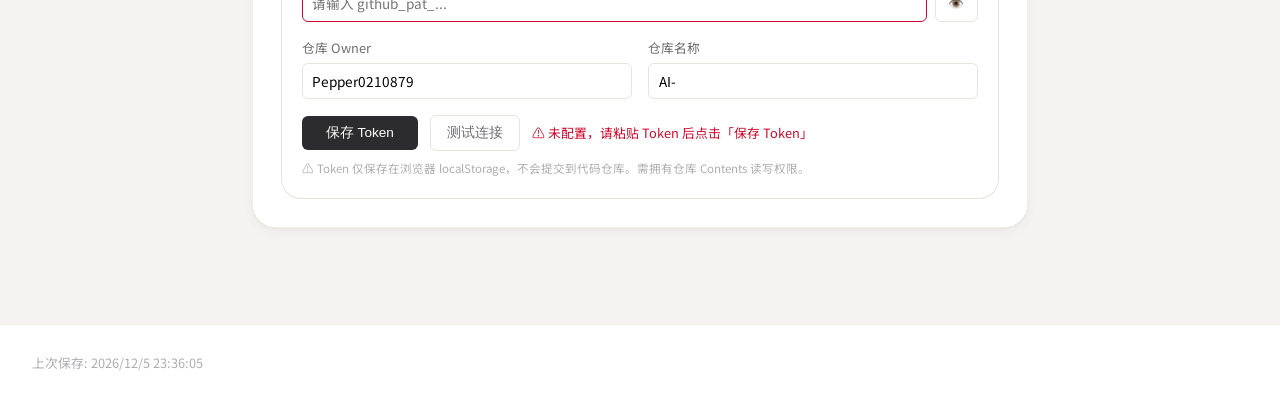
==== commit ab36c91b: "diffData终极全覆盖：厂商属性、分类属性、榜单平台/条目全部逐字段比对" ====
--- a/admin.html
+++ b/admin.html
@@ -172,6 +172,6 @@
         </div>
     </div>
 
-    <script src="admin.js?v=8"></script>
+    <script src="admin.js?v=9"></script>
 </body>
 </html>
